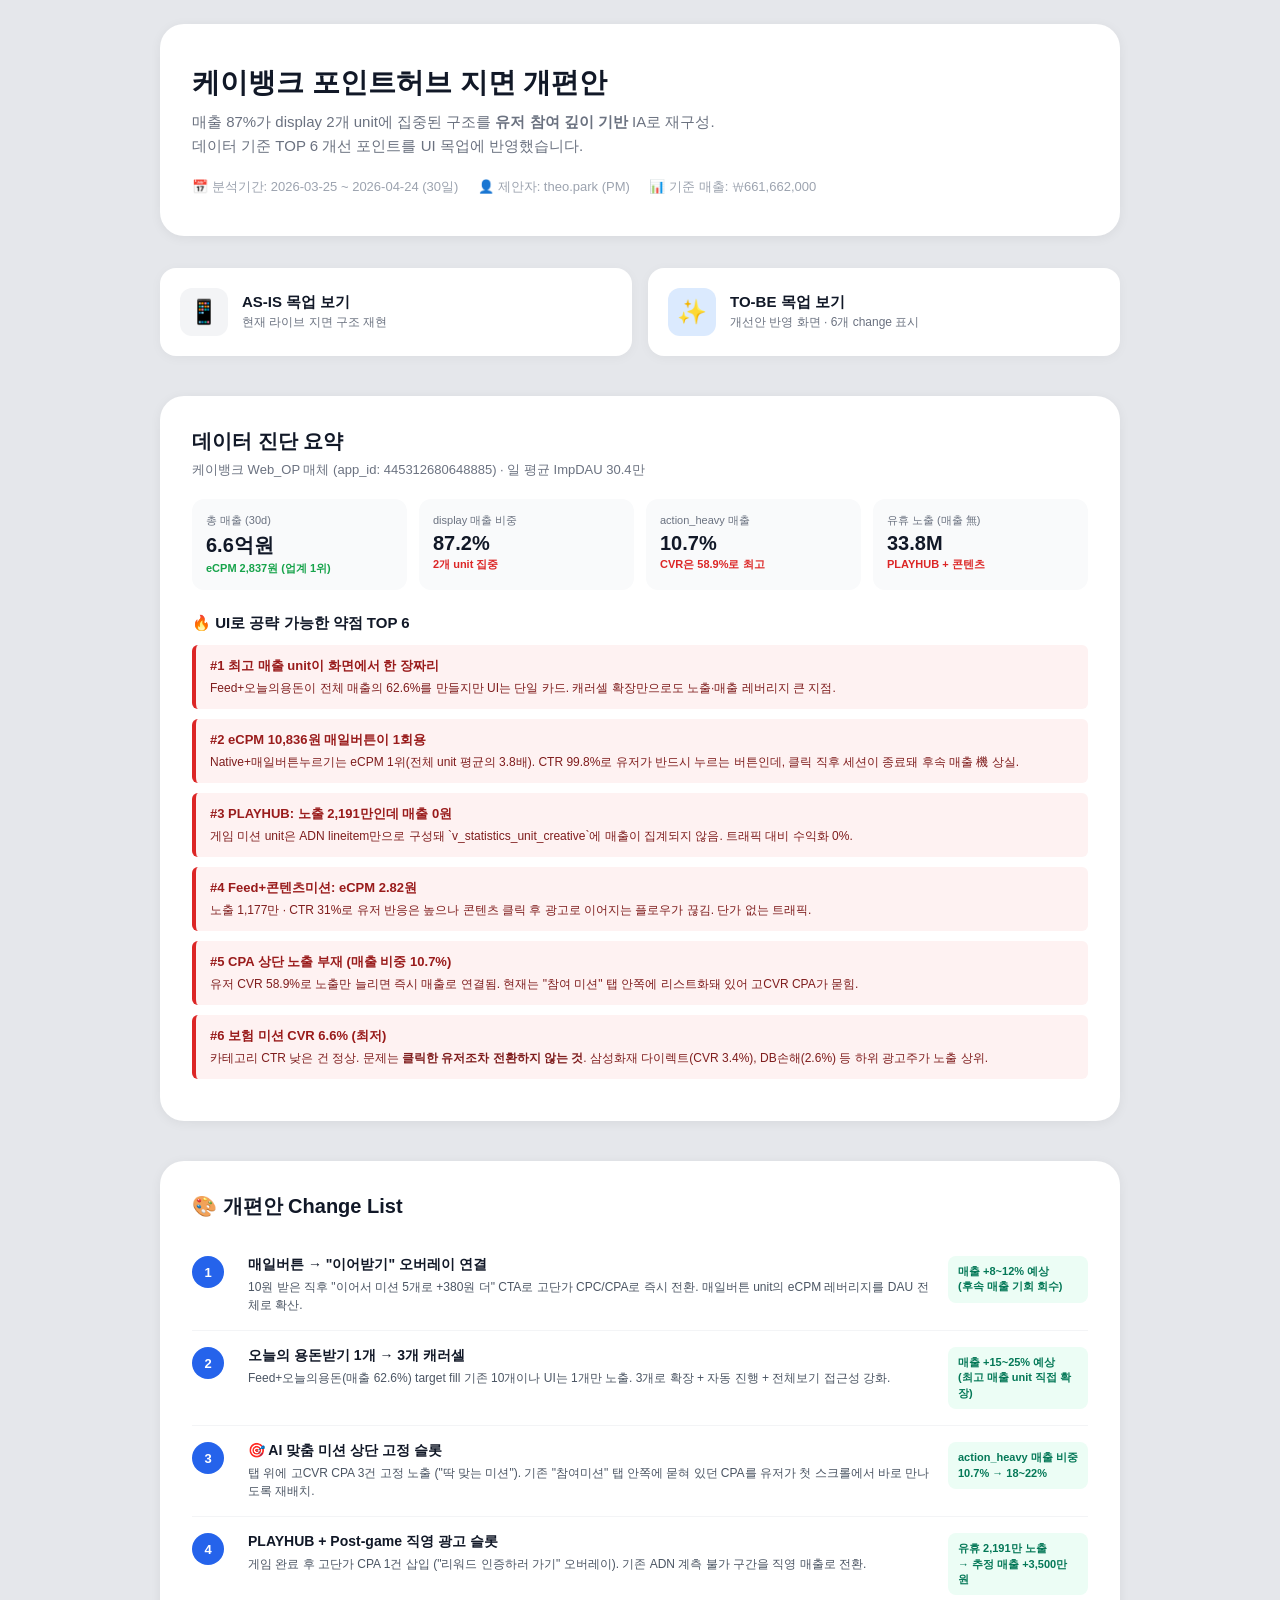
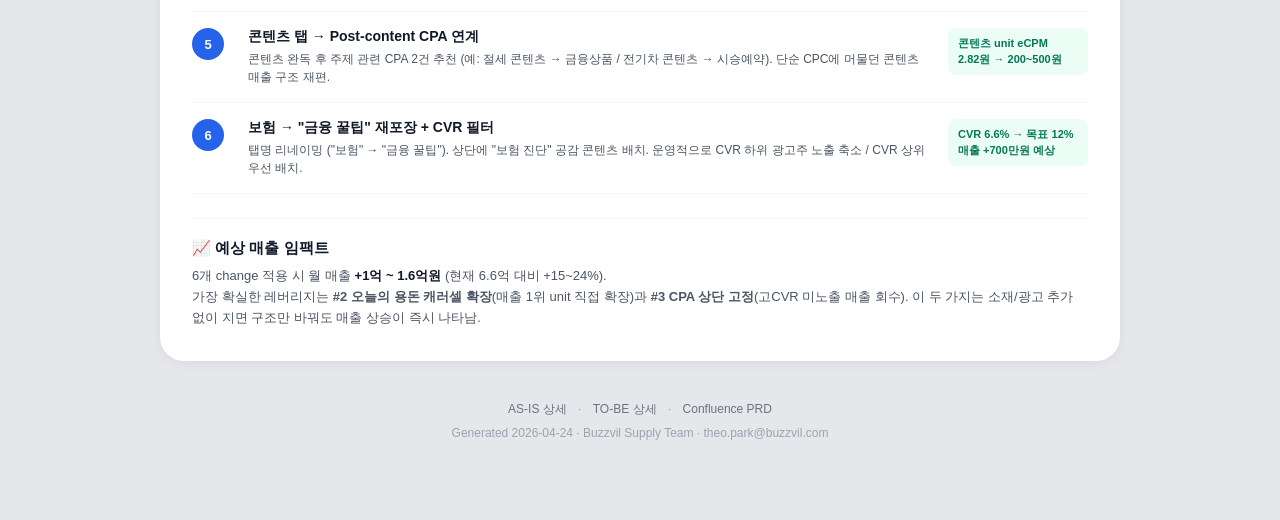
==== index.html @ 9c8f0ceb "feat: 케이뱅크 포인트허브 개편안 UI 목업 (AS-IS / TO-BE)" ====
<!doctype html>
<html lang="ko">
<head>
<meta charset="utf-8" />
<meta name="viewport" content="width=device-width,initial-scale=1" />
<title>케이뱅크 포인트허브 개편안 · PM 제안</title>
<link rel="stylesheet" href="style.css" />
</head>
<body>
<div class="device-wrap">

  <div class="idx-hero">
    <h1>케이뱅크 포인트허브 지면 개편안</h1>
    <p class="sub">
      매출 87%가 display 2개 unit에 집중된 구조를 <b>유저 참여 깊이 기반</b> IA로 재구성.<br/>
      데이터 기준 TOP 6 개선 포인트를 UI 목업에 반영했습니다.
    </p>
    <div class="meta">
      <span>📅 분석기간: 2026-03-25 ~ 2026-04-24 (30일)</span>
      <span>👤 제안자: theo.park (PM)</span>
      <span>📊 기준 매출: ₩661,662,000</span>
    </div>
  </div>

  <div class="idx-nav">
    <a href="as-is.html" target="_blank">
      <div class="ic">📱</div>
      <div>
        <div class="t">AS-IS 목업 보기</div>
        <div class="s">현재 라이브 지면 구조 재현</div>
      </div>
    </a>
    <a href="to-be.html" class="tobe" target="_blank">
      <div class="ic">✨</div>
      <div>
        <div class="t">TO-BE 목업 보기</div>
        <div class="s">개선안 반영 화면 · 6개 change 표시</div>
      </div>
    </a>
  </div>

  <div class="idx-findings">
    <h2>데이터 진단 요약</h2>
    <p class="caption">케이뱅크 Web_OP 매체 (app_id: 445312680648885) · 일 평균 ImpDAU 30.4만</p>

    <div class="stat-grid">
      <div class="stat">
        <div class="label">총 매출 (30d)</div>
        <div class="val">6.6억원</div>
        <div class="delta">eCPM 2,837원 (업계 1위)</div>
      </div>
      <div class="stat">
        <div class="label">display 매출 비중</div>
        <div class="val">87.2%</div>
        <div class="delta bad">2개 unit 집중</div>
      </div>
      <div class="stat">
        <div class="label">action_heavy 매출</div>
        <div class="val">10.7%</div>
        <div class="delta bad">CVR은 58.9%로 최고</div>
      </div>
      <div class="stat">
        <div class="label">유휴 노출 (매출 無)</div>
        <div class="val">33.8M</div>
        <div class="delta bad">PLAYHUB + 콘텐츠</div>
      </div>
    </div>

    <h3 style="font-size:15px; font-weight:800; margin:8px 0 12px;">🔥 UI로 공략 가능한 약점 TOP 6</h3>

    <div class="prob">
      <h4>#1 최고 매출 unit이 화면에서 한 장짜리</h4>
      <p>Feed+오늘의용돈이 전체 매출의 62.6%를 만들지만 UI는 단일 카드. 캐러셀 확장만으로도 노출·매출 레버리지 큰 지점.</p>
    </div>
    <div class="prob">
      <h4>#2 eCPM 10,836원 매일버튼이 1회용</h4>
      <p>Native+매일버튼누르기는 eCPM 1위(전체 unit 평균의 3.8배). CTR 99.8%로 유저가 반드시 누르는 버튼인데, 클릭 직후 세션이 종료돼 후속 매출 機 상실.</p>
    </div>
    <div class="prob">
      <h4>#3 PLAYHUB: 노출 2,191만인데 매출 0원</h4>
      <p>게임 미션 unit은 ADN lineitem만으로 구성돼 `v_statistics_unit_creative`에 매출이 집계되지 않음. 트래픽 대비 수익화 0%.</p>
    </div>
    <div class="prob">
      <h4>#4 Feed+콘텐츠미션: eCPM 2.82원</h4>
      <p>노출 1,177만 · CTR 31%로 유저 반응은 높으나 콘텐츠 클릭 후 광고로 이어지는 플로우가 끊김. 단가 없는 트래픽.</p>
    </div>
    <div class="prob">
      <h4>#5 CPA 상단 노출 부재 (매출 비중 10.7%)</h4>
      <p>유저 CVR 58.9%로 노출만 늘리면 즉시 매출로 연결됨. 현재는 "참여 미션" 탭 안쪽에 리스트화돼 있어 고CVR CPA가 묻힘.</p>
    </div>
    <div class="prob">
      <h4>#6 보험 미션 CVR 6.6% (최저)</h4>
      <p>카테고리 CTR 낮은 건 정상. 문제는 <b>클릭한 유저조차 전환하지 않는 것</b>. 삼성화재 다이렉트(CVR 3.4%), DB손해(2.6%) 등 하위 광고주가 노출 상위.</p>
    </div>
  </div>

  <div class="idx-changes">
    <h2>🎨 개편안 Change List</h2>

    <div class="change-item">
      <div class="n">1</div>
      <div class="info">
        <h4>매일버튼 → "이어받기" 오버레이 연결</h4>
        <p>10원 받은 직후 "이어서 미션 5개로 +380원 더" CTA로 고단가 CPC/CPA로 즉시 전환. 매일버튼 unit의 eCPM 레버리지를 DAU 전체로 확산.</p>
      </div>
      <div class="impact">매출 +8~12% 예상<br/>(후속 매출 기회 회수)</div>
    </div>

    <div class="change-item">
      <div class="n">2</div>
      <div class="info">
        <h4>오늘의 용돈받기 1개 → 3개 캐러셀</h4>
        <p>Feed+오늘의용돈(매출 62.6%) target fill 기존 10개이나 UI는 1개만 노출. 3개로 확장 + 자동 진행 + 전체보기 접근성 강화.</p>
      </div>
      <div class="impact">매출 +15~25% 예상<br/>(최고 매출 unit 직접 확장)</div>
    </div>

    <div class="change-item">
      <div class="n">3</div>
      <div class="info">
        <h4>🎯 AI 맞춤 미션 상단 고정 슬롯</h4>
        <p>탭 위에 고CVR CPA 3건 고정 노출 ("딱 맞는 미션"). 기존 "참여미션" 탭 안쪽에 묻혀 있던 CPA를 유저가 첫 스크롤에서 바로 만나도록 재배치.</p>
      </div>
      <div class="impact">action_heavy 매출 비중<br/>10.7% → 18~22%</div>
    </div>

    <div class="change-item">
      <div class="n">4</div>
      <div class="info">
        <h4>PLAYHUB + Post-game 직영 광고 슬롯</h4>
        <p>게임 완료 후 고단가 CPA 1건 삽입 ("리워드 인증하러 가기" 오버레이). 기존 ADN 계측 불가 구간을 직영 매출로 전환.</p>
      </div>
      <div class="impact">유휴 2,191만 노출<br/>→ 추정 매출 +3,500만원</div>
    </div>

    <div class="change-item">
      <div class="n">5</div>
      <div class="info">
        <h4>콘텐츠 탭 → Post-content CPA 연계</h4>
        <p>콘텐츠 완독 후 주제 관련 CPA 2건 추천 (예: 절세 콘텐츠 → 금융상품 / 전기차 콘텐츠 → 시승예약). 단순 CPC에 머물던 콘텐츠 매출 구조 재편.</p>
      </div>
      <div class="impact">콘텐츠 unit eCPM<br/>2.82원 → 200~500원</div>
    </div>

    <div class="change-item">
      <div class="n">6</div>
      <div class="info">
        <h4>보험 → "금융 꿀팁" 재포장 + CVR 필터</h4>
        <p>탭명 리네이밍 ("보험" → "금융 꿀팁"). 상단에 "보험 진단" 공감 콘텐츠 배치. 운영적으로 CVR 하위 광고주 노출 축소 / CVR 상위 우선 배치.</p>
      </div>
      <div class="impact">CVR 6.6% → 목표 12%<br/>매출 +700만원 예상</div>
    </div>

    <h3 style="font-size:15px; font-weight:800; margin-top:24px; padding-top:20px; border-top:1px solid #F3F4F6;">📈 예상 매출 임팩트</h3>
    <p style="font-size:13px; color:#4B5563; line-height:1.6; margin-top:8px;">
      6개 change 적용 시 월 매출 <b style="color:#111827;">+1억 ~ 1.6억원</b> (현재 6.6억 대비 +15~24%).<br/>
      가장 확실한 레버리지는 <b>#2 오늘의 용돈 캐러셀 확장</b>(매출 1위 unit 직접 확장)과 <b>#3 CPA 상단 고정</b>(고CVR 미노출 매출 회수). 이 두 가지는 소재/광고 추가 없이 지면 구조만 바꿔도 매출 상승이 즉시 나타남.
    </p>
  </div>

  <div class="idx-foot">
    <p>
      <a href="as-is.html">AS-IS 상세</a> ·
      <a href="to-be.html">TO-BE 상세</a> ·
      <a href="https://buzzvil.atlassian.net/wiki/spaces/SUP/pages/3283812463/BuzzBenefit+PRD">Confluence PRD</a>
    </p>
    <p style="margin-top:8px;">Generated 2026-04-24 · Buzzvil Supply Team · theo.park@buzzvil.com</p>
  </div>

</div>
</body>
</html>
---- style.css ----
/* ===== Base ===== */
* { margin: 0; padding: 0; box-sizing: border-box; -webkit-tap-highlight-color: transparent; }
html { font-size: 16px; }
body {
  font-family: -apple-system, BlinkMacSystemFont, "Pretendard", "Apple SD Gothic Neo", "Noto Sans KR", sans-serif;
  color: #111827;
  background: #E5E7EB;
  min-height: 100vh;
  -webkit-font-smoothing: antialiased;
}

/* ===== Device Frame (Desktop viewing) ===== */
.device-wrap {
  max-width: 1280px;
  margin: 0 auto;
  padding: 24px 16px 80px;
}
.device-wrap-single {
  max-width: 420px;
  margin: 0 auto;
  padding: 0;
}
.phone {
  width: 390px;
  background: #FFFFFF;
  border-radius: 32px;
  overflow: hidden;
  box-shadow: 0 20px 60px rgba(0,0,0,0.15);
  position: relative;
}
.phone-fullscreen {
  width: 100%;
  max-width: 420px;
  background: #FFFFFF;
  margin: 0 auto;
  min-height: 100vh;
}
@media (max-width: 420px) {
  body { background: #FFFFFF; }
  .phone-fullscreen { box-shadow: none; }
}

.phone-status {
  height: 44px;
  display: flex;
  align-items: center;
  justify-content: space-between;
  padding: 0 24px;
  font-weight: 600;
  font-size: 14px;
  background: #FFFFFF;
}
.phone-status .right svg { margin-left: 4px; }

/* ===== Compare Layout ===== */
.compare {
  display: grid;
  grid-template-columns: 1fr 1fr;
  gap: 40px;
  align-items: start;
}
@media (max-width: 900px) {
  .compare { grid-template-columns: 1fr; }
}
.compare .col { display: flex; flex-direction: column; align-items: center; gap: 16px; }
.compare .label {
  display: inline-flex;
  align-items: center;
  gap: 8px;
  padding: 8px 16px;
  border-radius: 999px;
  font-size: 13px;
  font-weight: 700;
}
.label-asis { background: #E5E7EB; color: #4B5563; }
.label-tobe { background: #2563EB; color: #FFFFFF; }

/* ===== Header bar ===== */
.page-head {
  height: 52px;
  display: flex;
  align-items: center;
  justify-content: space-between;
  padding: 0 12px;
  border-bottom: 1px solid #F3F4F6;
  background: #FFFFFF;
  position: sticky;
  top: 0;
  z-index: 10;
}
.page-head .icon-btn {
  width: 40px; height: 40px;
  display: inline-flex; align-items: center; justify-content: center;
  border: 0; background: transparent; color: #111827;
  cursor: pointer;
}
.page-head .icons { display: flex; }

/* ===== Monthly summary ===== */
.monthly {
  padding: 16px 20px 8px;
  background: #FFFFFF;
}
.monthly .title { font-size: 15px; color: #4B5563; margin-bottom: 6px; }
.monthly .amount {
  font-size: 32px; font-weight: 800; color: #111827;
  display: flex; align-items: center; gap: 6px;
}
.monthly .amount .chev { color: #9CA3AF; font-size: 24px; margin-left: 4px; }

/* ===== Hero card (daily + visit) ===== */
.hero {
  padding: 16px 20px 24px;
  background: #FFFFFF;
}
.hero-card {
  border: 1px solid #F3F4F6;
  border-radius: 16px;
  padding: 14px 16px;
  display: flex;
  align-items: center;
  justify-content: space-between;
  background: #FFFFFF;
  box-shadow: 0 2px 6px rgba(0,0,0,0.04);
}
.hero-card .left { display: flex; align-items: center; gap: 12px; }
.hero-card .emoji {
  width: 44px; height: 44px; border-radius: 999px;
  background: linear-gradient(135deg, #FDE68A, #F59E0B);
  display: inline-flex; align-items: center; justify-content: center; font-size: 22px;
}
.hero-card .txt .t1 { font-size: 12px; color: #6B7280; margin-bottom: 2px; }
.hero-card .txt .t2 { font-size: 14px; font-weight: 700; color: #111827; }
.pill-btn {
  background: #2563EB; color: #FFFFFF;
  border: 0; padding: 10px 16px;
  border-radius: 999px;
  font-size: 13px; font-weight: 700;
  cursor: pointer;
}

.mini-row {
  display: grid; grid-template-columns: 1fr 1fr; gap: 8px; margin-top: 10px;
}
.mini-chip {
  background: #F9FAFB; border-radius: 12px;
  padding: 10px 12px;
  display: flex; align-items: center; gap: 8px;
  font-size: 13px; color: #111827;
}
.mini-chip .chip-emoji { font-size: 16px; }
.mini-chip .chip-val { margin-left: auto; color: #2563EB; font-weight: 700; }

/* ===== Section ===== */
.section { padding: 20px; background: #FFFFFF; }
.section + .section { border-top: 1px solid #F3F4F6; }
.section-header {
  display: flex; align-items: center; justify-content: space-between;
  margin-bottom: 12px;
}
.section-title { font-size: 17px; font-weight: 800; color: #111827; }
.section-sub { font-size: 12px; color: #6B7280; margin-top: 2px; }
.section-link { font-size: 13px; color: #6B7280; display: inline-flex; align-items: center; gap: 2px; }

/* ===== Today card (single ad banner) ===== */
.today-card {
  border-radius: 16px;
  padding: 16px;
  display: flex; align-items: center; justify-content: space-between;
  background: linear-gradient(135deg, #EFF6FF, #DBEAFE);
  position: relative;
}
.today-card .left {  max-width: 65%; }
.today-card .brand {
  display: inline-flex; align-items: center; gap: 6px;
  background: #FFFFFF; padding: 4px 8px; border-radius: 6px;
  font-size: 11px; font-weight: 700; color: #374151;
  margin-bottom: 10px;
}
.today-card .brand .logo {
  width: 14px; height: 14px; background: #111827; border-radius: 3px;
}
.today-card .txt-main { font-size: 14px; color: #1F2937; line-height: 1.4; margin-bottom: 4px; }
.today-card .txt-sub { font-size: 13px; font-weight: 800; color: #DC2626; }
.today-card .price-tag {
  position: absolute; right: 16px; top: 16px;
  background: #2563EB; color: #FFFFFF; padding: 4px 10px; border-radius: 999px;
  font-size: 12px; font-weight: 700;
}
.today-card .illust {
  width: 72px; height: 72px; border-radius: 10px;
  background: linear-gradient(135deg, #60A5FA, #2563EB);
  display: inline-flex; align-items: center; justify-content: center; font-size: 28px;
}

/* ===== Today carousel (TO-BE) ===== */
.carousel {
  display: flex;
  gap: 10px;
  overflow-x: auto;
  padding: 2px 0 4px;
  scroll-snap-type: x mandatory;
  -webkit-overflow-scrolling: touch;
  margin: 0 -20px;
  padding-left: 20px;
  padding-right: 20px;
}
.carousel::-webkit-scrollbar { display: none; }
.carousel .item {
  scroll-snap-align: start;
  flex: 0 0 78%;
  border-radius: 16px;
  padding: 14px;
  position: relative;
  display: flex; align-items: center; justify-content: space-between;
  gap: 10px;
}
.carousel .item.variant-1 { background: linear-gradient(135deg, #EFF6FF, #DBEAFE); }
.carousel .item.variant-2 { background: linear-gradient(135deg, #FEF3C7, #FDE68A); }
.carousel .item.variant-3 { background: linear-gradient(135deg, #ECFCCB, #BBF7D0); }
.carousel .item .price {
  position: absolute; right: 12px; top: 12px;
  background: #2563EB; color: #FFFFFF; padding: 4px 10px; border-radius: 999px;
  font-size: 11px; font-weight: 700;
}
.carousel .item .brand {
  display: inline-flex; align-items: center; gap: 6px;
  background: rgba(255,255,255,0.9); padding: 3px 7px; border-radius: 6px;
  font-size: 10px; font-weight: 700; color: #374151;
  margin-bottom: 8px;
}
.carousel .item .brand .logo { width: 10px; height: 10px; background: #111827; border-radius: 2px; }
.carousel .item .left { flex: 1; min-width: 0; }
.carousel .item .txt-main { font-size: 12px; color: #1F2937; line-height: 1.4; margin-bottom: 2px; }
.carousel .item .txt-sub { font-size: 11px; font-weight: 700; color: #DC2626; }
.carousel .item .illust {
  flex: 0 0 56px; width: 56px; height: 56px; border-radius: 10px;
  display: inline-flex; align-items: center; justify-content: center; font-size: 24px;
  background: rgba(255,255,255,0.8);
}
.carousel-dots {
  display: flex; justify-content: center; gap: 4px; margin-top: 10px;
}
.carousel-dots span {
  width: 5px; height: 5px; border-radius: 999px; background: #D1D5DB;
}
.carousel-dots span.on { background: #2563EB; width: 16px; }

/* Impression gain badge */
.gain-badge {
  display: inline-flex; align-items: center; gap: 4px;
  background: #FEF3C7; color: #92400E;
  padding: 3px 8px; border-radius: 6px;
  font-size: 11px; font-weight: 700;
}

/* ===== Highlight total ===== */
.highlight-total {
  padding: 16px 20px 12px;
  background: #FFFFFF;
}
.highlight-total .h1 { font-size: 15px; color: #4B5563; margin-bottom: 4px; }
.highlight-total .h2 {
  font-size: 22px; font-weight: 800; color: #111827;
  display: flex; align-items: center; gap: 4px;
}
.highlight-total .h2 em { color: #2563EB; font-style: normal; }
.highlight-total .h2 .chev { margin-left: 4px; color: #9CA3AF; }

/* ===== Tabs ===== */
.tabs {
  display: flex; gap: 6px; padding: 0 20px; margin-bottom: 12px;
  overflow-x: auto;
}
.tabs::-webkit-scrollbar { display: none; }
.tab {
  padding: 8px 12px; font-size: 13px; border-radius: 999px;
  background: #F3F4F6; color: #4B5563; border: 0; white-space: nowrap; cursor: pointer;
}
.tab.active { background: #111827; color: #FFFFFF; font-weight: 700; }

/* ===== List items ===== */
.mission-list { padding: 0 20px; }
.mission {
  display: flex; align-items: center; gap: 12px;
  padding: 14px 0;
  border-bottom: 1px solid #F3F4F6;
}
.mission:last-child { border-bottom: 0; }
.mission .thumb {
  width: 48px; height: 48px; border-radius: 12px;
  background: #F3F4F6; flex: 0 0 48px;
  display: inline-flex; align-items: center; justify-content: center;
  font-size: 22px;
}
.mission.variant-samsung .thumb { background: #DBEAFE; }
.mission.variant-kakao .thumb { background: #FEF3C7; }
.mission.variant-line .thumb { background: #DCFCE7; }
.mission.variant-insta .thumb { background: #FCE7F3; }
.mission .body { flex: 1; min-width: 0; }
.mission .t1 { font-size: 13px; color: #111827; font-weight: 600; margin-bottom: 2px; white-space: nowrap; overflow: hidden; text-overflow: ellipsis; }
.mission .t2 { font-size: 12px; color: #6B7280; }
.mission .reward {
  background: #2563EB; color: #FFFFFF;
  padding: 6px 12px; border-radius: 999px;
  font-size: 12px; font-weight: 700;
  flex: 0 0 auto;
}
.mission.soon .reward { background: #F3F4F6; color: #9CA3AF; font-weight: 500; }
.mission.soon .body .t1 { color: #9CA3AF; }
.mission .reward.cta-action { background: #DC2626; }
.mission .tag {
  display: inline-block;
  font-size: 10px; color: #2563EB; background: #DBEAFE;
  padding: 2px 6px; border-radius: 4px; margin-right: 4px; font-weight: 600;
}
.mission .tag.hot { color: #DC2626; background: #FEE2E2; }

.more-btn {
  margin: 12px 20px 0; padding: 10px 0;
  border: 1px solid #E5E7EB; border-radius: 12px;
  background: #FFFFFF; color: #4B5563; font-size: 13px;
  width: calc(100% - 40px); display: block;
  cursor: pointer;
}

/* ===== Playhub / Game section (TO-BE) ===== */
.playhub {
  padding: 16px 20px;
  background: #FFFFFF;
}
.playhub-card {
  border-radius: 16px; padding: 16px;
  background: linear-gradient(135deg, #FDF2F8, #FCE7F3);
  position: relative;
  overflow: hidden;
}
.playhub-card .lead { display: flex; align-items: center; justify-content: space-between; margin-bottom: 12px; }
.playhub-card .lead .t { font-size: 14px; font-weight: 800; color: #831843; }
.playhub-card .lead .sub { font-size: 11px; color: #9D174D; margin-top: 2px; }
.playhub-games {
  display: grid; grid-template-columns: repeat(3, 1fr); gap: 8px;
}
.playhub-games .g {
  background: rgba(255,255,255,0.9);
  border-radius: 10px; padding: 10px; text-align: center; font-size: 11px;
}
.playhub-games .g .ico { font-size: 22px; }
.playhub-games .g .n { font-weight: 700; margin-top: 4px; color: #111827; }
.playhub-games .g .r { font-size: 10px; color: #DC2626; font-weight: 700; }

/* ===== Content + CPA rail (TO-BE) ===== */
.content-rail {
  padding: 16px 20px;
  background: #FFFFFF;
}
.content-card {
  border-radius: 16px;
  background: linear-gradient(135deg, #F0F9FF, #E0F2FE);
  padding: 14px;
  margin-bottom: 10px;
  display: flex; gap: 10px; align-items: center;
}
.content-card .illust {
  width: 60px; height: 60px; border-radius: 10px;
  background: linear-gradient(135deg, #38BDF8, #0EA5E9);
  display: inline-flex; align-items: center; justify-content: center; font-size: 26px;
  flex: 0 0 60px;
}
.content-card .body { flex: 1; min-width: 0; }
.content-card .t1 { font-size: 11px; color: #0369A1; font-weight: 700; margin-bottom: 2px; }
.content-card .t2 { font-size: 13px; color: #0C4A6E; font-weight: 700; line-height: 1.4; }
.content-card .t3 { font-size: 11px; color: #0284C7; margin-top: 4px; }

/* ===== Alert toggle ===== */
.alert-row {
  padding: 16px 20px;
  background: #FFFFFF;
  display: flex; align-items: center; justify-content: space-between;
  border-top: 1px solid #F3F4F6;
}
.alert-row .left { display: flex; align-items: center; gap: 10px; font-size: 13px; color: #4B5563; }
.alert-row .bell {
  width: 32px; height: 32px; border-radius: 999px;
  background: #DBEAFE; display: inline-flex; align-items: center; justify-content: center;
}
.toggle {
  width: 44px; height: 24px; background: #E5E7EB; border-radius: 999px;
  position: relative; cursor: pointer;
}
.toggle::after {
  content: ""; width: 18px; height: 18px; border-radius: 999px;
  background: #FFFFFF; position: absolute; top: 3px; left: 3px;
  transition: all 0.2s; box-shadow: 0 1px 3px rgba(0,0,0,0.15);
}
.toggle.on { background: #2563EB; }
.toggle.on::after { left: 23px; }

/* ===== Terms ===== */
.terms {
  padding: 16px 20px;
  background: #FFFFFF;
  border-top: 8px solid #F3F4F6;
}
.terms h4 { font-size: 13px; font-weight: 700; margin-bottom: 8px; color: #111827; }
.terms ul { padding-left: 18px; }
.terms li { font-size: 11px; line-height: 1.5; color: #6B7280; margin-bottom: 4px; }

/* ===== Callout (TO-BE) ===== */
.callout {
  margin: 16px 20px 0;
  background: #EFF6FF;
  border: 1px solid #BFDBFE;
  border-radius: 12px;
  padding: 12px;
  display: flex; gap: 10px; align-items: flex-start;
}
.callout .ic { font-size: 18px; }
.callout .tx { font-size: 12px; color: #1E3A8A; line-height: 1.5; }
.callout .tx b { color: #1E3A8A; }

/* ===== Overlay popup (TO-BE daily button continuation) ===== */
.overlay-example {
  position: absolute;
  bottom: 80px; left: 20px; right: 20px;
  background: #FFFFFF;
  border-radius: 20px;
  padding: 16px;
  box-shadow: 0 10px 30px rgba(0,0,0,0.18);
  border: 2px solid #2563EB;
  z-index: 5;
}
.overlay-example .t1 { font-size: 12px; color: #2563EB; font-weight: 700; margin-bottom: 6px; }
.overlay-example .t2 { font-size: 15px; font-weight: 800; color: #111827; margin-bottom: 4px; }
.overlay-example .t3 { font-size: 12px; color: #6B7280; margin-bottom: 10px; }
.overlay-example .cta {
  width: 100%; padding: 12px; border-radius: 12px;
  background: #2563EB; color: #FFFFFF; font-weight: 700;
  border: 0; font-size: 13px; cursor: pointer;
}

/* ===== Index page ===== */
.idx-hero {
  max-width: 960px; margin: 0 auto 32px;
  background: #FFFFFF;
  border-radius: 24px;
  padding: 40px 32px;
  box-shadow: 0 2px 12px rgba(0,0,0,0.06);
}
.idx-hero h1 { font-size: 28px; font-weight: 800; color: #111827; margin-bottom: 8px; }
.idx-hero .sub { font-size: 15px; color: #6B7280; line-height: 1.6; margin-bottom: 20px; }
.idx-hero .meta { font-size: 13px; color: #9CA3AF; }
.idx-hero .meta span { margin-right: 16px; }

.idx-nav {
  max-width: 960px; margin: 0 auto 40px;
  display: grid; grid-template-columns: 1fr 1fr; gap: 16px;
}
.idx-nav a {
  background: #FFFFFF; border-radius: 16px; padding: 20px;
  text-decoration: none; color: #111827;
  display: flex; align-items: center; gap: 14px;
  box-shadow: 0 2px 12px rgba(0,0,0,0.04);
  transition: transform 0.15s;
}
.idx-nav a:hover { transform: translateY(-2px); }
.idx-nav .ic {
  width: 48px; height: 48px; border-radius: 12px;
  background: #F3F4F6; display: inline-flex; align-items: center; justify-content: center;
  font-size: 24px;
}
.idx-nav a.tobe .ic { background: #DBEAFE; }
.idx-nav .t { font-weight: 700; font-size: 15px; }
.idx-nav .s { font-size: 12px; color: #6B7280; margin-top: 2px; }

.idx-findings {
  max-width: 960px; margin: 0 auto 40px;
  background: #FFFFFF;
  border-radius: 24px;
  padding: 32px;
  box-shadow: 0 2px 12px rgba(0,0,0,0.06);
}
.idx-findings h2 { font-size: 20px; font-weight: 800; margin-bottom: 6px; color: #111827; }
.idx-findings .caption { font-size: 13px; color: #6B7280; margin-bottom: 20px; }
.idx-findings .stat-grid {
  display: grid; grid-template-columns: repeat(4, 1fr); gap: 12px; margin-bottom: 24px;
}
@media (max-width: 720px) {
  .idx-findings .stat-grid { grid-template-columns: repeat(2, 1fr); }
}
.idx-findings .stat {
  background: #F9FAFB; border-radius: 12px; padding: 14px;
}
.idx-findings .stat .label { font-size: 11px; color: #6B7280; margin-bottom: 4px; }
.idx-findings .stat .val { font-size: 20px; font-weight: 800; color: #111827; }
.idx-findings .stat .delta { font-size: 11px; color: #16A34A; margin-top: 2px; font-weight: 700; }
.idx-findings .stat .delta.bad { color: #DC2626; }

.idx-findings .prob {
  border-left: 4px solid #DC2626; background: #FEF2F2;
  padding: 12px 14px; border-radius: 6px; margin-bottom: 10px;
}
.idx-findings .prob h4 { font-size: 13px; font-weight: 800; color: #991B1B; margin-bottom: 4px; }
.idx-findings .prob p { font-size: 12px; color: #7F1D1D; line-height: 1.5; }

.idx-changes {
  max-width: 960px; margin: 0 auto 40px;
  background: #FFFFFF; border-radius: 24px; padding: 32px;
  box-shadow: 0 2px 12px rgba(0,0,0,0.06);
}
.idx-changes h2 { font-size: 20px; font-weight: 800; margin-bottom: 20px; }
.change-item {
  display: grid; grid-template-columns: 40px 1fr 140px; gap: 16px;
  padding: 16px 0; border-bottom: 1px solid #F3F4F6;
  align-items: start;
}
.change-item:last-child { border-bottom: 0; }
.change-item .n {
  width: 32px; height: 32px; border-radius: 999px;
  background: #2563EB; color: #FFFFFF;
  display: inline-flex; align-items: center; justify-content: center;
  font-weight: 800; font-size: 13px;
}
.change-item .info h4 { font-size: 14px; font-weight: 800; margin-bottom: 4px; }
.change-item .info p { font-size: 12px; color: #4B5563; line-height: 1.5; }
.change-item .impact {
  font-size: 11px; background: #ECFDF5; color: #047857; padding: 8px 10px;
  border-radius: 8px; line-height: 1.4; font-weight: 600;
}

.idx-foot {
  max-width: 960px; margin: 0 auto; text-align: center;
  font-size: 12px; color: #9CA3AF;
}
.idx-foot a { color: #6B7280; text-decoration: none; margin: 0 8px; }
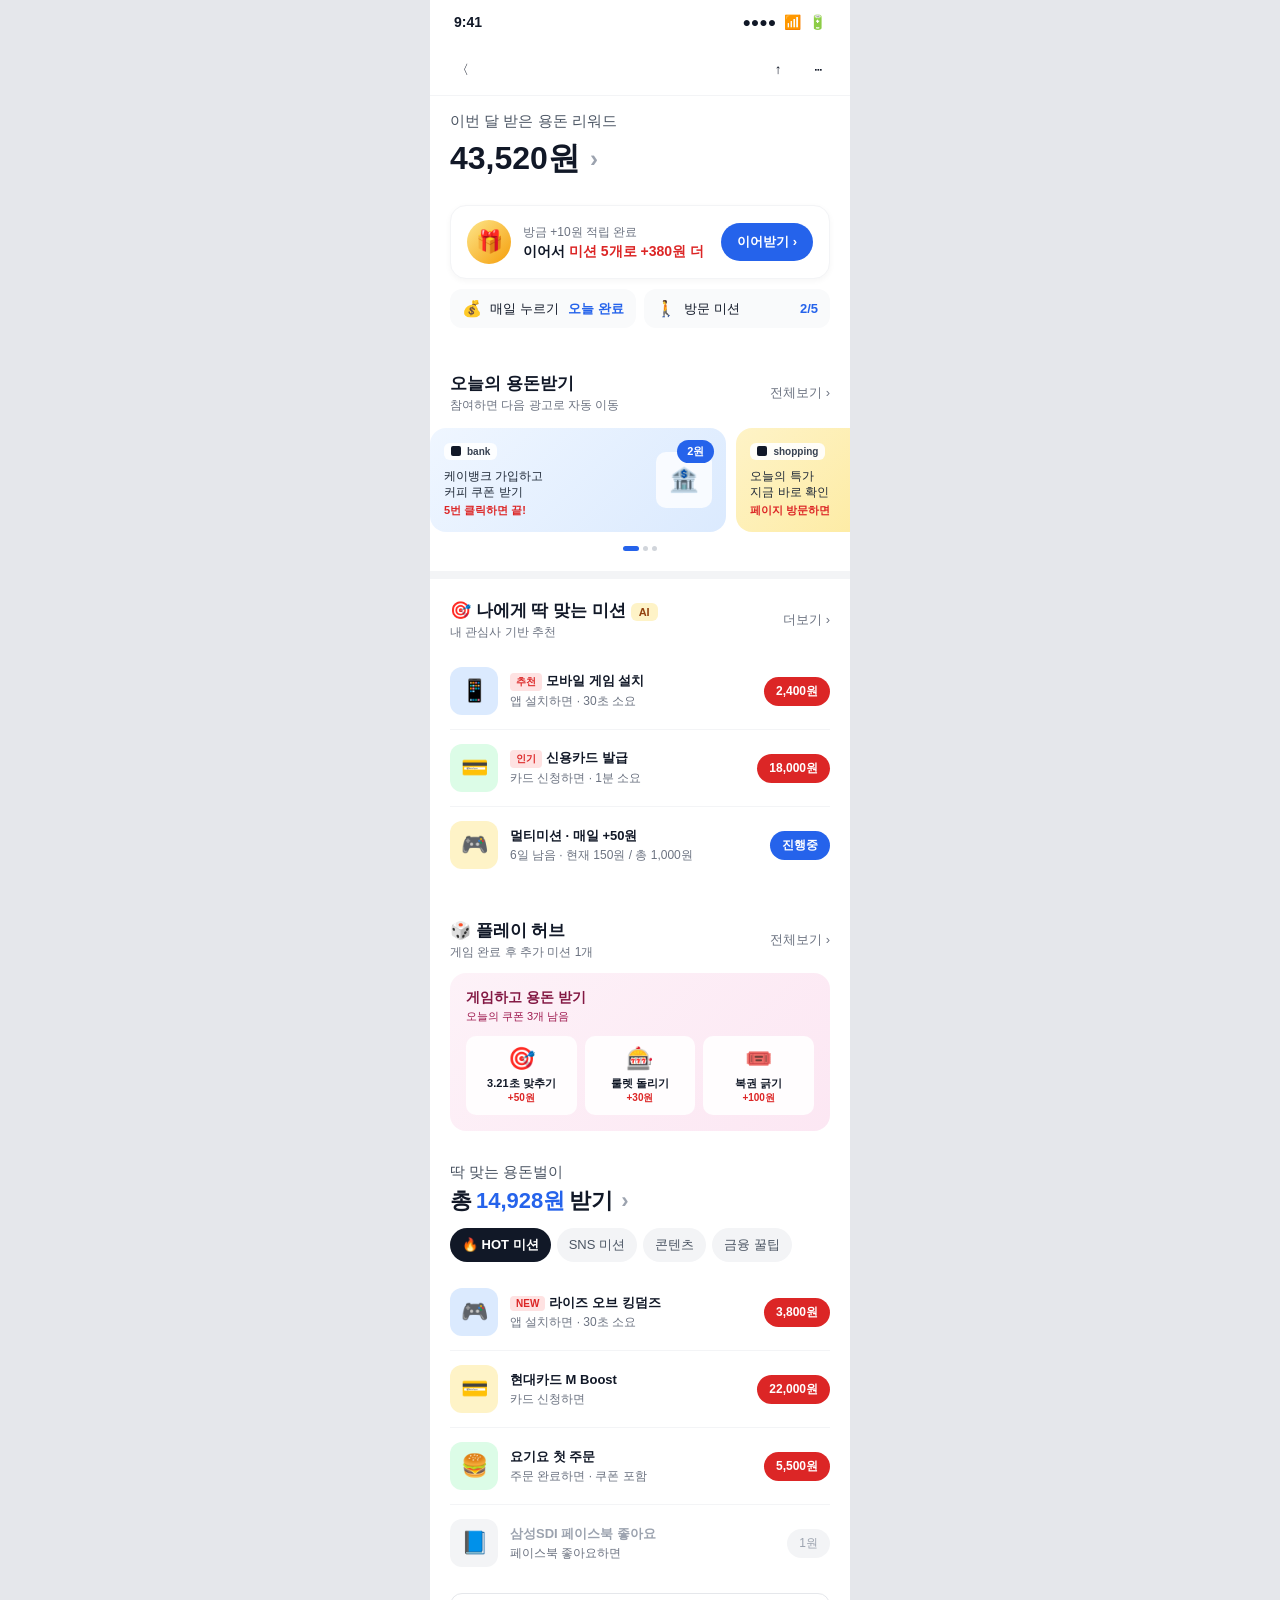
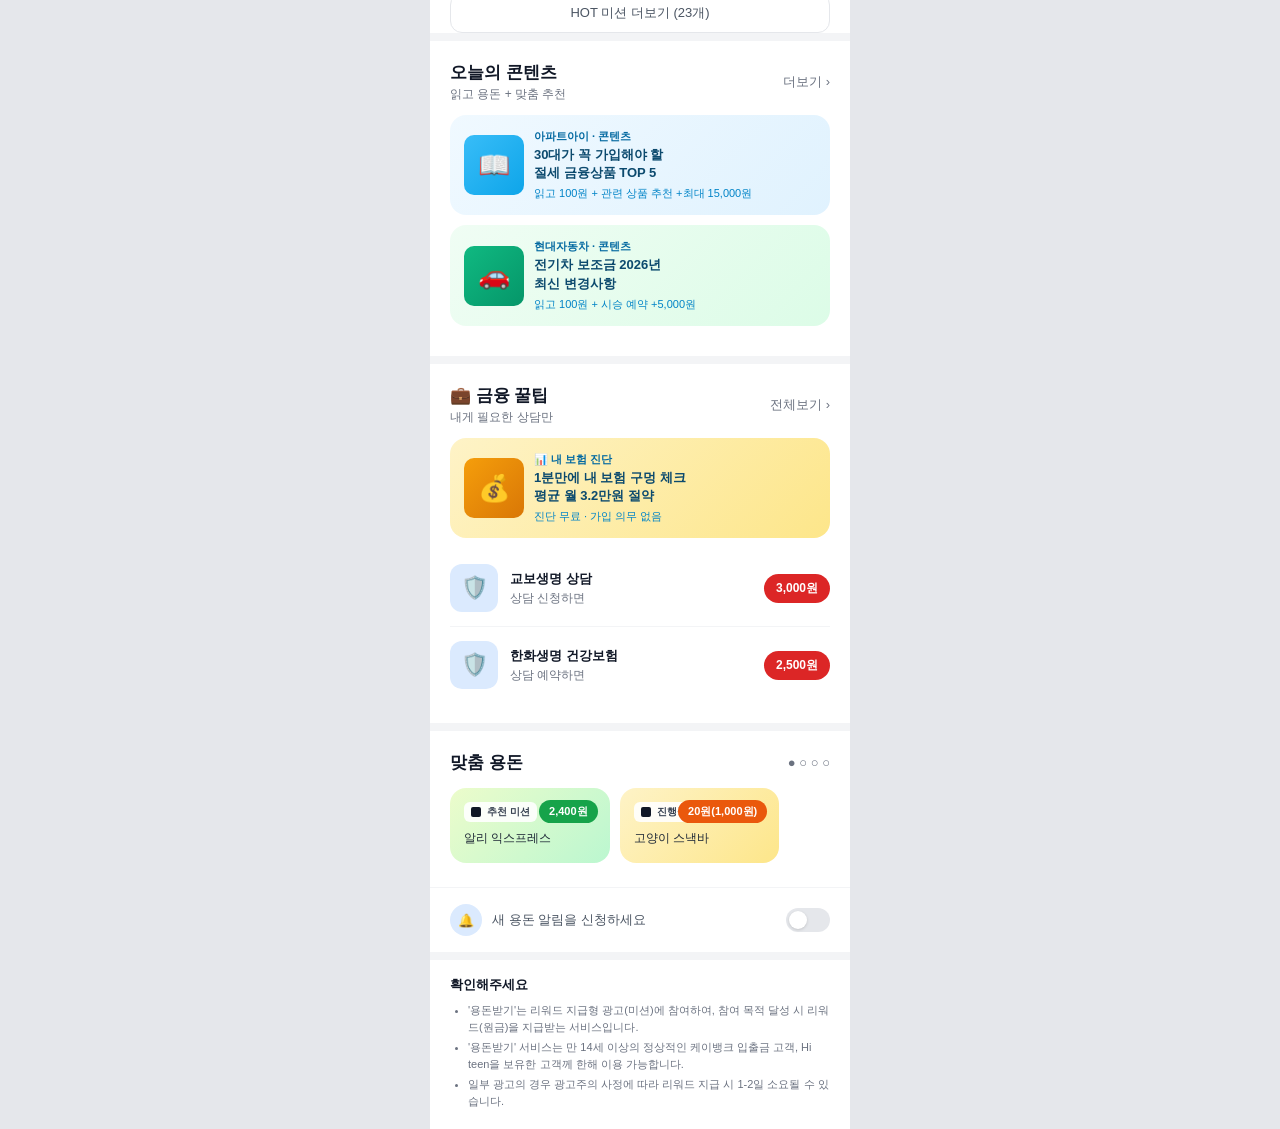
==== commit b74bc132: "refactor: 목업만 남기고 요약 랜딩/AS-IS/설명 주석 제거" ====
--- a/index.html
+++ b/index.html
@@ -2,170 +2,310 @@
 <html lang="ko">
 <head>
 <meta charset="utf-8" />
-<meta name="viewport" content="width=device-width,initial-scale=1" />
-<title>케이뱅크 포인트허브 개편안 · PM 제안</title>
+<meta name="viewport" content="width=device-width,initial-scale=1,viewport-fit=cover" />
+<title>케이뱅크 용돈 벌기</title>
 <link rel="stylesheet" href="style.css" />
 </head>
 <body>
-<div class="device-wrap">
-
-  <div class="idx-hero">
-    <h1>케이뱅크 포인트허브 지면 개편안</h1>
-    <p class="sub">
-      매출 87%가 display 2개 unit에 집중된 구조를 <b>유저 참여 깊이 기반</b> IA로 재구성.<br/>
-      데이터 기준 TOP 6 개선 포인트를 UI 목업에 반영했습니다.
-    </p>
-    <div class="meta">
-      <span>📅 분석기간: 2026-03-25 ~ 2026-04-24 (30일)</span>
-      <span>👤 제안자: theo.park (PM)</span>
-      <span>📊 기준 매출: ₩661,662,000</span>
-    </div>
+<div class="phone-fullscreen">
+
+  <div class="phone-status">
+    <div class="left">9:41</div>
+    <div class="right">●●●● <span style="margin:0 4px;">📶</span> 🔋</div>
   </div>
 
-  <div class="idx-nav">
-    <a href="as-is.html" target="_blank">
-      <div class="ic">📱</div>
-      <div>
-        <div class="t">AS-IS 목업 보기</div>
-        <div class="s">현재 라이브 지면 구조 재현</div>
-      </div>
-    </a>
-    <a href="to-be.html" class="tobe" target="_blank">
-      <div class="ic">✨</div>
-      <div>
-        <div class="t">TO-BE 목업 보기</div>
-        <div class="s">개선안 반영 화면 · 6개 change 표시</div>
-      </div>
-    </a>
+  <header class="page-head">
+    <button class="icon-btn">〈</button>
+    <div class="icons">
+      <button class="icon-btn">↑</button>
+      <button class="icon-btn">⋯</button>
+    </div>
+  </header>
+
+  <section class="monthly">
+    <div class="title">이번 달 받은 용돈 리워드</div>
+    <div class="amount">43,520원 <span class="chev">›</span></div>
+  </section>
+
+  <section class="hero">
+    <div class="hero-card">
+      <div class="left">
+        <div class="emoji">🎁</div>
+        <div class="txt">
+          <div class="t1">방금 +10원 적립 완료</div>
+          <div class="t2">이어서 <em style="color:#DC2626;font-style:normal">미션 5개로 +380원 더</em></div>
+        </div>
+      </div>
+      <button class="pill-btn">이어받기 ›</button>
+    </div>
+    <div class="mini-row">
+      <div class="mini-chip"><span class="chip-emoji">💰</span>매일 누르기 <span class="chip-val">오늘 완료</span></div>
+      <div class="mini-chip"><span class="chip-emoji">🚶</span>방문 미션 <span class="chip-val">2/5</span></div>
+    </div>
+  </section>
+
+  <section class="section">
+    <div class="section-header">
+      <div>
+        <div class="section-title">오늘의 용돈받기</div>
+        <div class="section-sub">참여하면 다음 광고로 자동 이동</div>
+      </div>
+      <div class="section-link">전체보기 ›</div>
+    </div>
+    <div class="carousel">
+      <div class="item variant-1">
+        <div class="left">
+          <div class="brand"><span class="logo"></span>bank</div>
+          <div class="txt-main">케이뱅크 가입하고<br/>커피 쿠폰 받기</div>
+          <div class="txt-sub">5번 클릭하면 끝!</div>
+        </div>
+        <div class="illust">🏦</div>
+        <div class="price">2원</div>
+      </div>
+      <div class="item variant-2">
+        <div class="left">
+          <div class="brand"><span class="logo"></span>shopping</div>
+          <div class="txt-main">오늘의 특가<br/>지금 바로 확인</div>
+          <div class="txt-sub">페이지 방문하면</div>
+        </div>
+        <div class="illust">🛍️</div>
+        <div class="price">3원</div>
+      </div>
+      <div class="item variant-3">
+        <div class="left">
+          <div class="brand"><span class="logo"></span>travel</div>
+          <div class="txt-main">해외여행 최저가<br/>여행 플래너 확인</div>
+          <div class="txt-sub">페이지 방문하면</div>
+        </div>
+        <div class="illust">✈️</div>
+        <div class="price">2원</div>
+      </div>
+    </div>
+    <div class="carousel-dots"><span class="on"></span><span></span><span></span></div>
+  </section>
+
+  <section class="section" style="border-top:8px solid #F3F4F6;">
+    <div class="section-header">
+      <div>
+        <div class="section-title">🎯 나에게 딱 맞는 미션 <span class="gain-badge">AI</span></div>
+        <div class="section-sub">내 관심사 기반 추천</div>
+      </div>
+      <div class="section-link">더보기 ›</div>
+    </div>
+    <div class="mission-list" style="padding:0;">
+      <div class="mission variant-samsung">
+        <div class="thumb">📱</div>
+        <div class="body">
+          <div class="t1"><span class="tag hot">추천</span>모바일 게임 설치</div>
+          <div class="t2">앱 설치하면 · 30초 소요</div>
+        </div>
+        <div class="reward cta-action">2,400원</div>
+      </div>
+      <div class="mission variant-line">
+        <div class="thumb">💳</div>
+        <div class="body">
+          <div class="t1"><span class="tag hot">인기</span>신용카드 발급</div>
+          <div class="t2">카드 신청하면 · 1분 소요</div>
+        </div>
+        <div class="reward cta-action">18,000원</div>
+      </div>
+      <div class="mission variant-kakao">
+        <div class="thumb">🎮</div>
+        <div class="body">
+          <div class="t1">멀티미션 · 매일 +50원</div>
+          <div class="t2">6일 남음 · 현재 150원 / 총 1,000원</div>
+        </div>
+        <div class="reward">진행중</div>
+      </div>
+    </div>
+  </section>
+
+  <section class="playhub">
+    <div class="section-header" style="margin-bottom:12px;">
+      <div>
+        <div class="section-title">🎲 플레이 허브</div>
+        <div class="section-sub">게임 완료 후 추가 미션 1개</div>
+      </div>
+      <div class="section-link">전체보기 ›</div>
+    </div>
+    <div class="playhub-card">
+      <div class="lead">
+        <div>
+          <div class="t">게임하고 용돈 받기</div>
+          <div class="sub">오늘의 쿠폰 3개 남음</div>
+        </div>
+      </div>
+      <div class="playhub-games">
+        <div class="g">
+          <div class="ico">🎯</div>
+          <div class="n">3.21초 맞추기</div>
+          <div class="r">+50원</div>
+        </div>
+        <div class="g">
+          <div class="ico">🎰</div>
+          <div class="n">룰렛 돌리기</div>
+          <div class="r">+30원</div>
+        </div>
+        <div class="g">
+          <div class="ico">🎟️</div>
+          <div class="n">복권 긁기</div>
+          <div class="r">+100원</div>
+        </div>
+      </div>
+    </div>
+  </section>
+
+  <section class="highlight-total">
+    <div class="h1">딱 맞는 용돈벌이</div>
+    <div class="h2">총 <em>14,928원</em> 받기<span class="chev">›</span></div>
+  </section>
+
+  <div class="tabs">
+    <button class="tab active">🔥 HOT 미션</button>
+    <button class="tab">SNS 미션</button>
+    <button class="tab">콘텐츠</button>
+    <button class="tab">금융 꿀팁</button>
   </div>
 
-  <div class="idx-findings">
-    <h2>데이터 진단 요약</h2>
-    <p class="caption">케이뱅크 Web_OP 매체 (app_id: 445312680648885) · 일 평균 ImpDAU 30.4만</p>
-
-    <div class="stat-grid">
-      <div class="stat">
-        <div class="label">총 매출 (30d)</div>
-        <div class="val">6.6억원</div>
-        <div class="delta">eCPM 2,837원 (업계 1위)</div>
-      </div>
-      <div class="stat">
-        <div class="label">display 매출 비중</div>
-        <div class="val">87.2%</div>
-        <div class="delta bad">2개 unit 집중</div>
-      </div>
-      <div class="stat">
-        <div class="label">action_heavy 매출</div>
-        <div class="val">10.7%</div>
-        <div class="delta bad">CVR은 58.9%로 최고</div>
-      </div>
-      <div class="stat">
-        <div class="label">유휴 노출 (매출 無)</div>
-        <div class="val">33.8M</div>
-        <div class="delta bad">PLAYHUB + 콘텐츠</div>
-      </div>
-    </div>
-
-    <h3 style="font-size:15px; font-weight:800; margin:8px 0 12px;">🔥 UI로 공략 가능한 약점 TOP 6</h3>
-
-    <div class="prob">
-      <h4>#1 최고 매출 unit이 화면에서 한 장짜리</h4>
-      <p>Feed+오늘의용돈이 전체 매출의 62.6%를 만들지만 UI는 단일 카드. 캐러셀 확장만으로도 노출·매출 레버리지 큰 지점.</p>
-    </div>
-    <div class="prob">
-      <h4>#2 eCPM 10,836원 매일버튼이 1회용</h4>
-      <p>Native+매일버튼누르기는 eCPM 1위(전체 unit 평균의 3.8배). CTR 99.8%로 유저가 반드시 누르는 버튼인데, 클릭 직후 세션이 종료돼 후속 매출 機 상실.</p>
-    </div>
-    <div class="prob">
-      <h4>#3 PLAYHUB: 노출 2,191만인데 매출 0원</h4>
-      <p>게임 미션 unit은 ADN lineitem만으로 구성돼 `v_statistics_unit_creative`에 매출이 집계되지 않음. 트래픽 대비 수익화 0%.</p>
-    </div>
-    <div class="prob">
-      <h4>#4 Feed+콘텐츠미션: eCPM 2.82원</h4>
-      <p>노출 1,177만 · CTR 31%로 유저 반응은 높으나 콘텐츠 클릭 후 광고로 이어지는 플로우가 끊김. 단가 없는 트래픽.</p>
-    </div>
-    <div class="prob">
-      <h4>#5 CPA 상단 노출 부재 (매출 비중 10.7%)</h4>
-      <p>유저 CVR 58.9%로 노출만 늘리면 즉시 매출로 연결됨. 현재는 "참여 미션" 탭 안쪽에 리스트화돼 있어 고CVR CPA가 묻힘.</p>
-    </div>
-    <div class="prob">
-      <h4>#6 보험 미션 CVR 6.6% (최저)</h4>
-      <p>카테고리 CTR 낮은 건 정상. 문제는 <b>클릭한 유저조차 전환하지 않는 것</b>. 삼성화재 다이렉트(CVR 3.4%), DB손해(2.6%) 등 하위 광고주가 노출 상위.</p>
+  <div class="mission-list">
+    <div class="mission variant-samsung">
+      <div class="thumb">🎮</div>
+      <div class="body">
+        <div class="t1"><span class="tag hot">NEW</span>라이즈 오브 킹덤즈</div>
+        <div class="t2">앱 설치하면 · 30초 소요</div>
+      </div>
+      <div class="reward cta-action">3,800원</div>
+    </div>
+    <div class="mission variant-kakao">
+      <div class="thumb">💳</div>
+      <div class="body">
+        <div class="t1">현대카드 M Boost</div>
+        <div class="t2">카드 신청하면</div>
+      </div>
+      <div class="reward cta-action">22,000원</div>
+    </div>
+    <div class="mission variant-line">
+      <div class="thumb">🍔</div>
+      <div class="body">
+        <div class="t1">요기요 첫 주문</div>
+        <div class="t2">주문 완료하면 · 쿠폰 포함</div>
+      </div>
+      <div class="reward cta-action">5,500원</div>
+    </div>
+    <div class="mission soon">
+      <div class="thumb">📘</div>
+      <div class="body">
+        <div class="t1">삼성SDI 페이스북 좋아요</div>
+        <div class="t2">페이스북 좋아요하면</div>
+      </div>
+      <div class="reward">1원</div>
     </div>
   </div>
-
-  <div class="idx-changes">
-    <h2>🎨 개편안 Change List</h2>
-
-    <div class="change-item">
-      <div class="n">1</div>
-      <div class="info">
-        <h4>매일버튼 → "이어받기" 오버레이 연결</h4>
-        <p>10원 받은 직후 "이어서 미션 5개로 +380원 더" CTA로 고단가 CPC/CPA로 즉시 전환. 매일버튼 unit의 eCPM 레버리지를 DAU 전체로 확산.</p>
-      </div>
-      <div class="impact">매출 +8~12% 예상<br/>(후속 매출 기회 회수)</div>
-    </div>
-
-    <div class="change-item">
-      <div class="n">2</div>
-      <div class="info">
-        <h4>오늘의 용돈받기 1개 → 3개 캐러셀</h4>
-        <p>Feed+오늘의용돈(매출 62.6%) target fill 기존 10개이나 UI는 1개만 노출. 3개로 확장 + 자동 진행 + 전체보기 접근성 강화.</p>
-      </div>
-      <div class="impact">매출 +15~25% 예상<br/>(최고 매출 unit 직접 확장)</div>
-    </div>
-
-    <div class="change-item">
-      <div class="n">3</div>
-      <div class="info">
-        <h4>🎯 AI 맞춤 미션 상단 고정 슬롯</h4>
-        <p>탭 위에 고CVR CPA 3건 고정 노출 ("딱 맞는 미션"). 기존 "참여미션" 탭 안쪽에 묻혀 있던 CPA를 유저가 첫 스크롤에서 바로 만나도록 재배치.</p>
-      </div>
-      <div class="impact">action_heavy 매출 비중<br/>10.7% → 18~22%</div>
-    </div>
-
-    <div class="change-item">
-      <div class="n">4</div>
-      <div class="info">
-        <h4>PLAYHUB + Post-game 직영 광고 슬롯</h4>
-        <p>게임 완료 후 고단가 CPA 1건 삽입 ("리워드 인증하러 가기" 오버레이). 기존 ADN 계측 불가 구간을 직영 매출로 전환.</p>
-      </div>
-      <div class="impact">유휴 2,191만 노출<br/>→ 추정 매출 +3,500만원</div>
-    </div>
-
-    <div class="change-item">
-      <div class="n">5</div>
-      <div class="info">
-        <h4>콘텐츠 탭 → Post-content CPA 연계</h4>
-        <p>콘텐츠 완독 후 주제 관련 CPA 2건 추천 (예: 절세 콘텐츠 → 금융상품 / 전기차 콘텐츠 → 시승예약). 단순 CPC에 머물던 콘텐츠 매출 구조 재편.</p>
-      </div>
-      <div class="impact">콘텐츠 unit eCPM<br/>2.82원 → 200~500원</div>
-    </div>
-
-    <div class="change-item">
-      <div class="n">6</div>
-      <div class="info">
-        <h4>보험 → "금융 꿀팁" 재포장 + CVR 필터</h4>
-        <p>탭명 리네이밍 ("보험" → "금융 꿀팁"). 상단에 "보험 진단" 공감 콘텐츠 배치. 운영적으로 CVR 하위 광고주 노출 축소 / CVR 상위 우선 배치.</p>
-      </div>
-      <div class="impact">CVR 6.6% → 목표 12%<br/>매출 +700만원 예상</div>
-    </div>
-
-    <h3 style="font-size:15px; font-weight:800; margin-top:24px; padding-top:20px; border-top:1px solid #F3F4F6;">📈 예상 매출 임팩트</h3>
-    <p style="font-size:13px; color:#4B5563; line-height:1.6; margin-top:8px;">
-      6개 change 적용 시 월 매출 <b style="color:#111827;">+1억 ~ 1.6억원</b> (현재 6.6억 대비 +15~24%).<br/>
-      가장 확실한 레버리지는 <b>#2 오늘의 용돈 캐러셀 확장</b>(매출 1위 unit 직접 확장)과 <b>#3 CPA 상단 고정</b>(고CVR 미노출 매출 회수). 이 두 가지는 소재/광고 추가 없이 지면 구조만 바꿔도 매출 상승이 즉시 나타남.
-    </p>
-  </div>
-
-  <div class="idx-foot">
-    <p>
-      <a href="as-is.html">AS-IS 상세</a> ·
-      <a href="to-be.html">TO-BE 상세</a> ·
-      <a href="https://buzzvil.atlassian.net/wiki/spaces/SUP/pages/3283812463/BuzzBenefit+PRD">Confluence PRD</a>
-    </p>
-    <p style="margin-top:8px;">Generated 2026-04-24 · Buzzvil Supply Team · theo.park@buzzvil.com</p>
-  </div>
+  <button class="more-btn">HOT 미션 더보기 (23개)</button>
+
+  <section class="section" style="border-top:8px solid #F3F4F6;">
+    <div class="section-header">
+      <div>
+        <div class="section-title">오늘의 콘텐츠</div>
+        <div class="section-sub">읽고 용돈 + 맞춤 추천</div>
+      </div>
+      <div class="section-link">더보기 ›</div>
+    </div>
+    <div class="content-rail" style="padding:0;">
+      <div class="content-card">
+        <div class="illust">📖</div>
+        <div class="body">
+          <div class="t1">아파트아이 · 콘텐츠</div>
+          <div class="t2">30대가 꼭 가입해야 할<br/>절세 금융상품 TOP 5</div>
+          <div class="t3">읽고 100원 + 관련 상품 추천 +최대 15,000원</div>
+        </div>
+      </div>
+      <div class="content-card" style="background:linear-gradient(135deg,#F0FDF4,#DCFCE7);">
+        <div class="illust" style="background:linear-gradient(135deg,#10B981,#059669);">🚗</div>
+        <div class="body">
+          <div class="t1">현대자동차 · 콘텐츠</div>
+          <div class="t2">전기차 보조금 2026년<br/>최신 변경사항</div>
+          <div class="t3">읽고 100원 + 시승 예약 +5,000원</div>
+        </div>
+      </div>
+    </div>
+  </section>
+
+  <section class="section" style="border-top:8px solid #F3F4F6;">
+    <div class="section-header">
+      <div>
+        <div class="section-title">💼 금융 꿀팁</div>
+        <div class="section-sub">내게 필요한 상담만</div>
+      </div>
+      <div class="section-link">전체보기 ›</div>
+    </div>
+    <div class="content-card" style="margin-bottom:12px;background:linear-gradient(135deg,#FEF3C7,#FDE68A);">
+      <div class="illust" style="background:linear-gradient(135deg,#F59E0B,#D97706);">💰</div>
+      <div class="body">
+        <div class="t1">📊 내 보험 진단</div>
+        <div class="t2">1분만에 내 보험 구멍 체크<br/>평균 월 3.2만원 절약</div>
+        <div class="t3">진단 무료 · 가입 의무 없음</div>
+      </div>
+    </div>
+    <div class="mission-list" style="padding:0;">
+      <div class="mission variant-samsung">
+        <div class="thumb">🛡️</div>
+        <div class="body">
+          <div class="t1">교보생명 상담</div>
+          <div class="t2">상담 신청하면</div>
+        </div>
+        <div class="reward cta-action">3,000원</div>
+      </div>
+      <div class="mission variant-samsung">
+        <div class="thumb">🛡️</div>
+        <div class="body">
+          <div class="t1">한화생명 건강보험</div>
+          <div class="t2">상담 예약하면</div>
+        </div>
+        <div class="reward cta-action">2,500원</div>
+      </div>
+    </div>
+  </section>
+
+  <section class="section" style="border-top:8px solid #F3F4F6;">
+    <div class="section-header">
+      <div class="section-title">맞춤 용돈</div>
+      <div class="section-link">● ○ ○ ○</div>
+    </div>
+    <div class="carousel">
+      <div class="item variant-3" style="flex:0 0 42%;">
+        <div class="left">
+          <div class="brand"><span class="logo"></span>추천 미션</div>
+          <div class="txt-main">알리 익스프레스</div>
+        </div>
+        <div class="price" style="background:#16A34A;">2,400원</div>
+      </div>
+      <div class="item variant-2" style="flex:0 0 42%;">
+        <div class="left">
+          <div class="brand"><span class="logo"></span>진행중 멀티</div>
+          <div class="txt-main">고양이 스낵바</div>
+        </div>
+        <div class="price" style="background:#EA580C;">20원(1,000원)</div>
+      </div>
+    </div>
+  </section>
+
+  <section class="alert-row">
+    <div class="left">
+      <div class="bell">🔔</div>
+      <div>새 용돈 알림을 신청하세요</div>
+    </div>
+    <div class="toggle"></div>
+  </section>
+
+  <section class="terms">
+    <h4>확인해주세요</h4>
+    <ul>
+      <li>'용돈받기'는 리워드 지급형 광고(미션)에 참여하여, 참여 목적 달성 시 리워드(원금)을 지급받는 서비스입니다.</li>
+      <li>'용돈받기' 서비스는 만 14세 이상의 정상적인 케이뱅크 입출금 고객, Hi teen을 보유한 고객께 한해 이용 가능합니다.</li>
+      <li>일부 광고의 경우 광고주의 사정에 따라 리워드 지급 시 1-2일 소요될 수 있습니다.</li>
+    </ul>
+  </section>
 
 </div>
 </body>
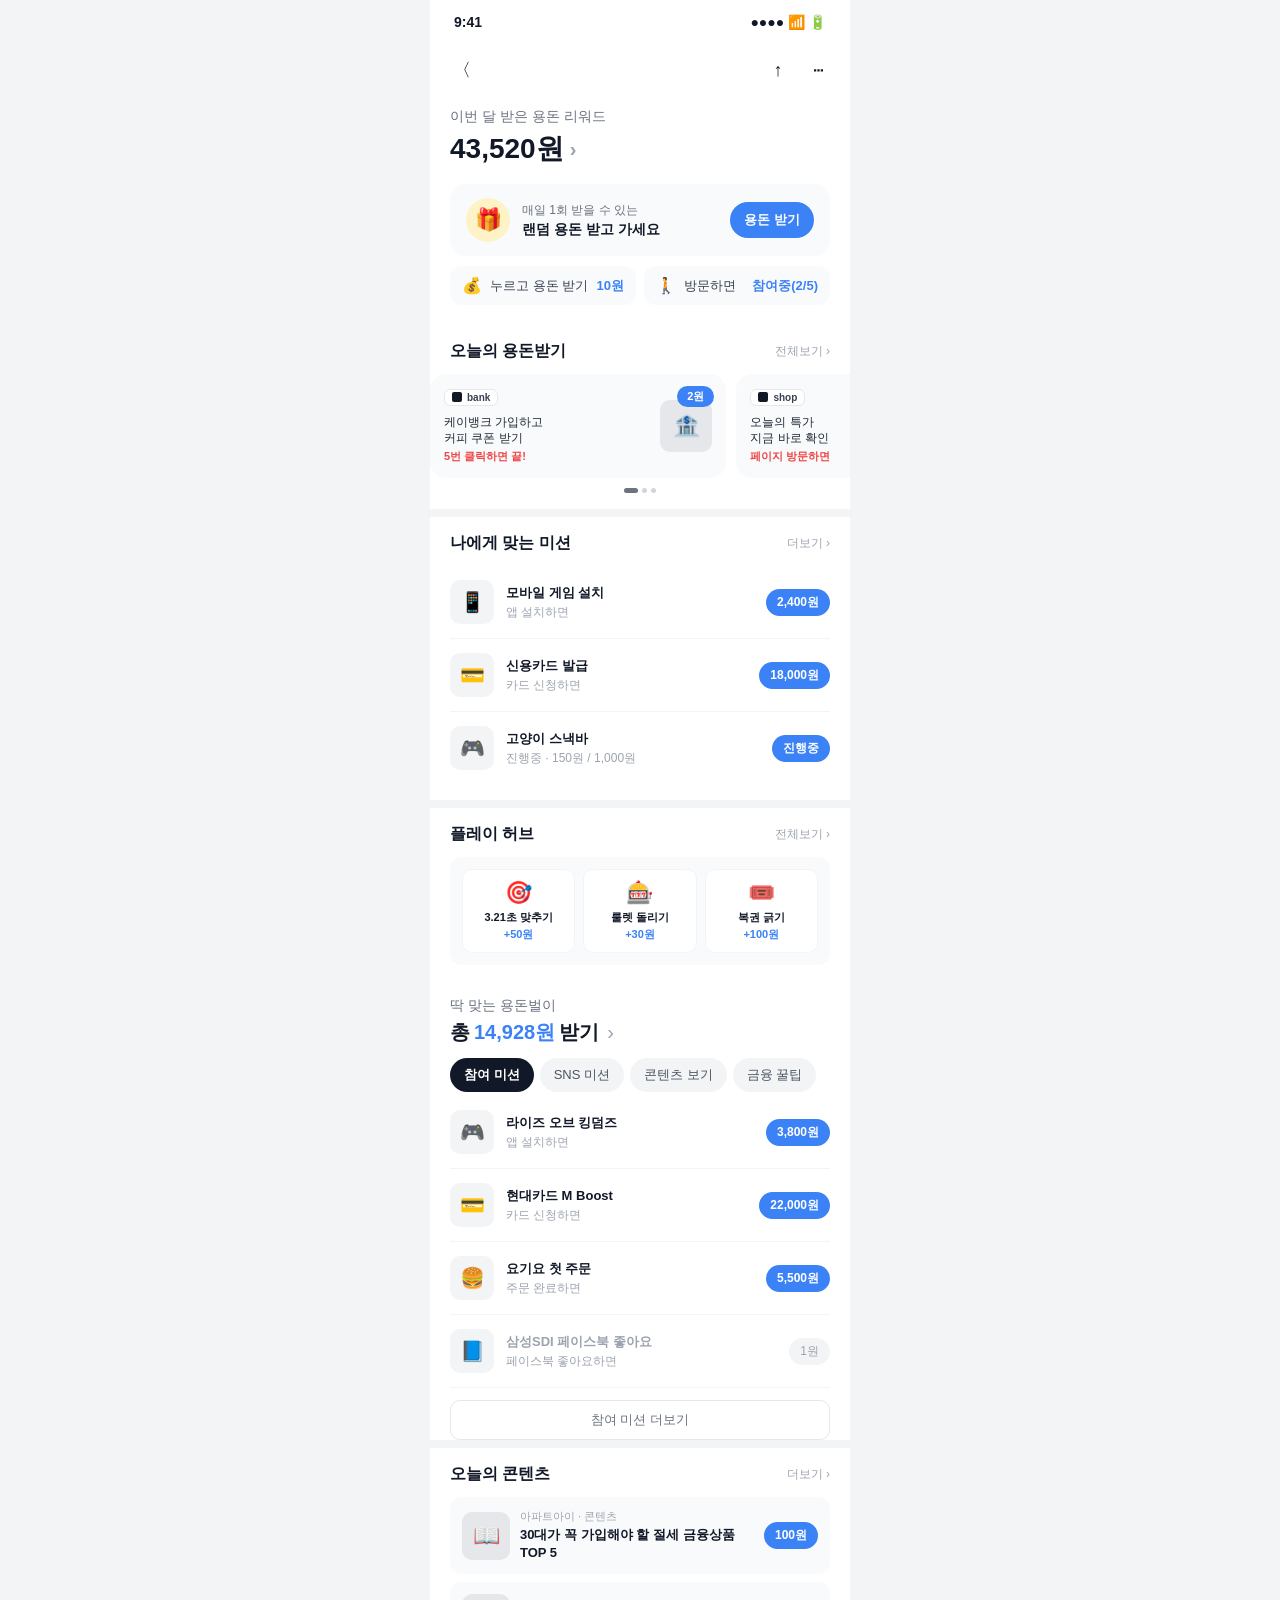
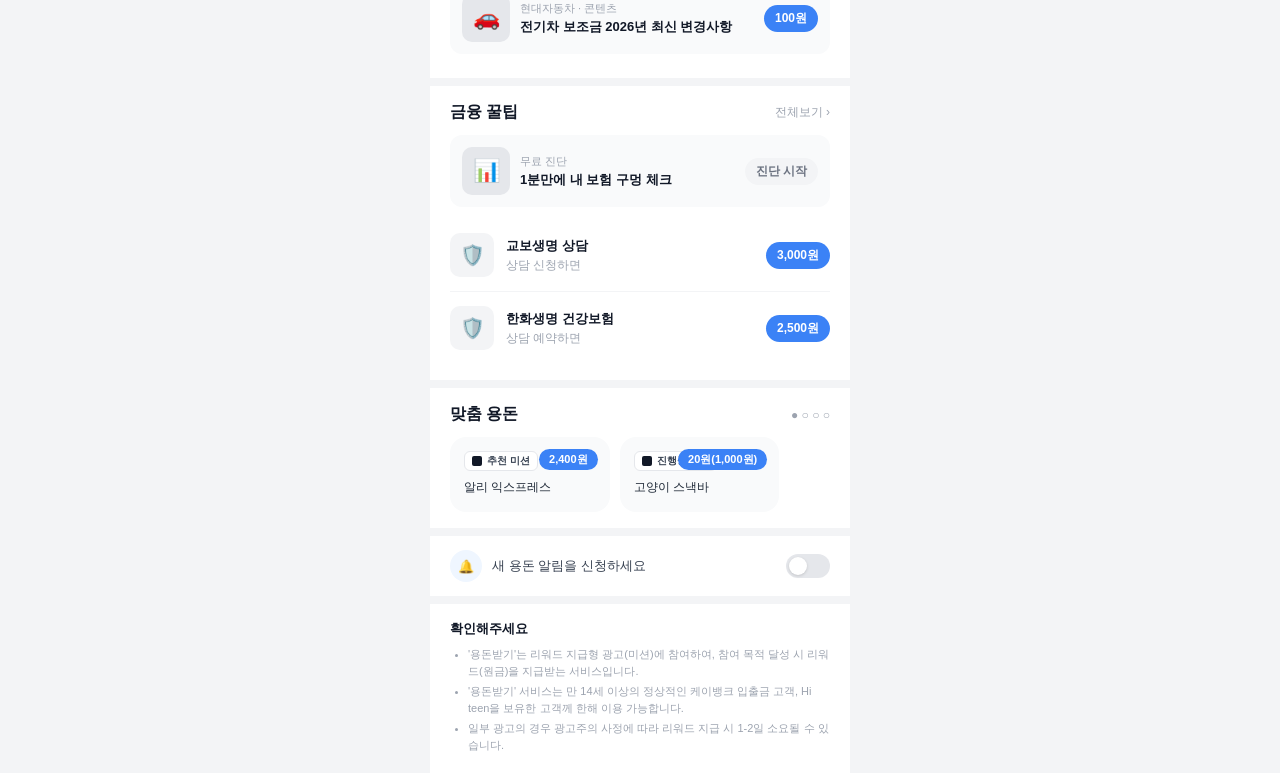
==== commit 2b6691fe: "refactor: 기존 UI 시스템에 맞춰 톤 정돈 (그라데이션·장식 태그 제거)" ====
--- a/index.html
+++ b/index.html
@@ -11,7 +11,7 @@
 
   <div class="phone-status">
     <div class="left">9:41</div>
-    <div class="right">●●●● <span style="margin:0 4px;">📶</span> 🔋</div>
+    <div class="right">●●●● 📶 🔋</div>
   </div>
 
   <header class="page-head">
@@ -32,28 +32,25 @@
       <div class="left">
         <div class="emoji">🎁</div>
         <div class="txt">
-          <div class="t1">방금 +10원 적립 완료</div>
-          <div class="t2">이어서 <em style="color:#DC2626;font-style:normal">미션 5개로 +380원 더</em></div>
-        </div>
-      </div>
-      <button class="pill-btn">이어받기 ›</button>
+          <div class="t1">매일 1회 받을 수 있는</div>
+          <div class="t2">랜덤 용돈 받고 가세요</div>
+        </div>
+      </div>
+      <button class="pill-btn">용돈 받기</button>
     </div>
     <div class="mini-row">
-      <div class="mini-chip"><span class="chip-emoji">💰</span>매일 누르기 <span class="chip-val">오늘 완료</span></div>
-      <div class="mini-chip"><span class="chip-emoji">🚶</span>방문 미션 <span class="chip-val">2/5</span></div>
+      <div class="mini-chip"><span class="chip-emoji">💰</span>누르고 용돈 받기 <span class="chip-val">10원</span></div>
+      <div class="mini-chip"><span class="chip-emoji">🚶</span>방문하면 <span class="chip-val">참여중(2/5)</span></div>
     </div>
   </section>
 
   <section class="section">
     <div class="section-header">
-      <div>
-        <div class="section-title">오늘의 용돈받기</div>
-        <div class="section-sub">참여하면 다음 광고로 자동 이동</div>
-      </div>
+      <div class="section-title">오늘의 용돈받기</div>
       <div class="section-link">전체보기 ›</div>
     </div>
     <div class="carousel">
-      <div class="item variant-1">
+      <div class="item">
         <div class="left">
           <div class="brand"><span class="logo"></span>bank</div>
           <div class="txt-main">케이뱅크 가입하고<br/>커피 쿠폰 받기</div>
@@ -62,16 +59,16 @@
         <div class="illust">🏦</div>
         <div class="price">2원</div>
       </div>
-      <div class="item variant-2">
-        <div class="left">
-          <div class="brand"><span class="logo"></span>shopping</div>
+      <div class="item">
+        <div class="left">
+          <div class="brand"><span class="logo"></span>shop</div>
           <div class="txt-main">오늘의 특가<br/>지금 바로 확인</div>
           <div class="txt-sub">페이지 방문하면</div>
         </div>
         <div class="illust">🛍️</div>
         <div class="price">3원</div>
       </div>
-      <div class="item variant-3">
+      <div class="item">
         <div class="left">
           <div class="brand"><span class="logo"></span>travel</div>
           <div class="txt-main">해외여행 최저가<br/>여행 플래너 확인</div>
@@ -84,57 +81,45 @@
     <div class="carousel-dots"><span class="on"></span><span></span><span></span></div>
   </section>
 
-  <section class="section" style="border-top:8px solid #F3F4F6;">
-    <div class="section-header">
-      <div>
-        <div class="section-title">🎯 나에게 딱 맞는 미션 <span class="gain-badge">AI</span></div>
-        <div class="section-sub">내 관심사 기반 추천</div>
-      </div>
+  <section class="section divider">
+    <div class="section-header">
+      <div class="section-title">나에게 맞는 미션</div>
       <div class="section-link">더보기 ›</div>
     </div>
     <div class="mission-list" style="padding:0;">
-      <div class="mission variant-samsung">
+      <div class="mission">
         <div class="thumb">📱</div>
         <div class="body">
-          <div class="t1"><span class="tag hot">추천</span>모바일 게임 설치</div>
-          <div class="t2">앱 설치하면 · 30초 소요</div>
-        </div>
-        <div class="reward cta-action">2,400원</div>
-      </div>
-      <div class="mission variant-line">
+          <div class="t1">모바일 게임 설치</div>
+          <div class="t2">앱 설치하면</div>
+        </div>
+        <div class="reward">2,400원</div>
+      </div>
+      <div class="mission">
         <div class="thumb">💳</div>
         <div class="body">
-          <div class="t1"><span class="tag hot">인기</span>신용카드 발급</div>
-          <div class="t2">카드 신청하면 · 1분 소요</div>
-        </div>
-        <div class="reward cta-action">18,000원</div>
-      </div>
-      <div class="mission variant-kakao">
+          <div class="t1">신용카드 발급</div>
+          <div class="t2">카드 신청하면</div>
+        </div>
+        <div class="reward">18,000원</div>
+      </div>
+      <div class="mission">
         <div class="thumb">🎮</div>
         <div class="body">
-          <div class="t1">멀티미션 · 매일 +50원</div>
-          <div class="t2">6일 남음 · 현재 150원 / 총 1,000원</div>
+          <div class="t1">고양이 스낵바</div>
+          <div class="t2">진행중 · 150원 / 1,000원</div>
         </div>
         <div class="reward">진행중</div>
       </div>
     </div>
   </section>
 
-  <section class="playhub">
-    <div class="section-header" style="margin-bottom:12px;">
-      <div>
-        <div class="section-title">🎲 플레이 허브</div>
-        <div class="section-sub">게임 완료 후 추가 미션 1개</div>
-      </div>
+  <section class="section divider">
+    <div class="section-header">
+      <div class="section-title">플레이 허브</div>
       <div class="section-link">전체보기 ›</div>
     </div>
     <div class="playhub-card">
-      <div class="lead">
-        <div>
-          <div class="t">게임하고 용돈 받기</div>
-          <div class="sub">오늘의 쿠폰 3개 남음</div>
-        </div>
-      </div>
       <div class="playhub-games">
         <div class="g">
           <div class="ico">🎯</div>
@@ -161,36 +146,36 @@
   </section>
 
   <div class="tabs">
-    <button class="tab active">🔥 HOT 미션</button>
+    <button class="tab active">참여 미션</button>
     <button class="tab">SNS 미션</button>
-    <button class="tab">콘텐츠</button>
+    <button class="tab">콘텐츠 보기</button>
     <button class="tab">금융 꿀팁</button>
   </div>
 
   <div class="mission-list">
-    <div class="mission variant-samsung">
+    <div class="mission">
       <div class="thumb">🎮</div>
       <div class="body">
-        <div class="t1"><span class="tag hot">NEW</span>라이즈 오브 킹덤즈</div>
-        <div class="t2">앱 설치하면 · 30초 소요</div>
-      </div>
-      <div class="reward cta-action">3,800원</div>
-    </div>
-    <div class="mission variant-kakao">
+        <div class="t1">라이즈 오브 킹덤즈</div>
+        <div class="t2">앱 설치하면</div>
+      </div>
+      <div class="reward">3,800원</div>
+    </div>
+    <div class="mission">
       <div class="thumb">💳</div>
       <div class="body">
         <div class="t1">현대카드 M Boost</div>
         <div class="t2">카드 신청하면</div>
       </div>
-      <div class="reward cta-action">22,000원</div>
-    </div>
-    <div class="mission variant-line">
+      <div class="reward">22,000원</div>
+    </div>
+    <div class="mission">
       <div class="thumb">🍔</div>
       <div class="body">
         <div class="t1">요기요 첫 주문</div>
-        <div class="t2">주문 완료하면 · 쿠폰 포함</div>
-      </div>
-      <div class="reward cta-action">5,500원</div>
+        <div class="t2">주문 완료하면</div>
+      </div>
+      <div class="reward">5,500원</div>
     </div>
     <div class="mission soon">
       <div class="thumb">📘</div>
@@ -200,92 +185,84 @@
       </div>
       <div class="reward">1원</div>
     </div>
+    <button class="more-btn">참여 미션 더보기</button>
   </div>
-  <button class="more-btn">HOT 미션 더보기 (23개)</button>
-
-  <section class="section" style="border-top:8px solid #F3F4F6;">
-    <div class="section-header">
-      <div>
-        <div class="section-title">오늘의 콘텐츠</div>
-        <div class="section-sub">읽고 용돈 + 맞춤 추천</div>
-      </div>
+
+  <section class="section divider">
+    <div class="section-header">
+      <div class="section-title">오늘의 콘텐츠</div>
       <div class="section-link">더보기 ›</div>
     </div>
-    <div class="content-rail" style="padding:0;">
-      <div class="content-card">
-        <div class="illust">📖</div>
-        <div class="body">
-          <div class="t1">아파트아이 · 콘텐츠</div>
-          <div class="t2">30대가 꼭 가입해야 할<br/>절세 금융상품 TOP 5</div>
-          <div class="t3">읽고 100원 + 관련 상품 추천 +최대 15,000원</div>
-        </div>
-      </div>
-      <div class="content-card" style="background:linear-gradient(135deg,#F0FDF4,#DCFCE7);">
-        <div class="illust" style="background:linear-gradient(135deg,#10B981,#059669);">🚗</div>
-        <div class="body">
-          <div class="t1">현대자동차 · 콘텐츠</div>
-          <div class="t2">전기차 보조금 2026년<br/>최신 변경사항</div>
-          <div class="t3">읽고 100원 + 시승 예약 +5,000원</div>
-        </div>
-      </div>
-    </div>
-  </section>
-
-  <section class="section" style="border-top:8px solid #F3F4F6;">
-    <div class="section-header">
-      <div>
-        <div class="section-title">💼 금융 꿀팁</div>
-        <div class="section-sub">내게 필요한 상담만</div>
-      </div>
+    <div class="content-card">
+      <div class="illust">📖</div>
+      <div class="body">
+        <div class="t1">아파트아이 · 콘텐츠</div>
+        <div class="t2">30대가 꼭 가입해야 할 절세 금융상품 TOP 5</div>
+      </div>
+      <div class="reward-pill">100원</div>
+    </div>
+    <div class="content-card">
+      <div class="illust">🚗</div>
+      <div class="body">
+        <div class="t1">현대자동차 · 콘텐츠</div>
+        <div class="t2">전기차 보조금 2026년 최신 변경사항</div>
+      </div>
+      <div class="reward-pill">100원</div>
+    </div>
+  </section>
+
+  <section class="section divider">
+    <div class="section-header">
+      <div class="section-title">금융 꿀팁</div>
       <div class="section-link">전체보기 ›</div>
     </div>
-    <div class="content-card" style="margin-bottom:12px;background:linear-gradient(135deg,#FEF3C7,#FDE68A);">
-      <div class="illust" style="background:linear-gradient(135deg,#F59E0B,#D97706);">💰</div>
-      <div class="body">
-        <div class="t1">📊 내 보험 진단</div>
-        <div class="t2">1분만에 내 보험 구멍 체크<br/>평균 월 3.2만원 절약</div>
-        <div class="t3">진단 무료 · 가입 의무 없음</div>
-      </div>
+    <div class="content-card" style="margin-bottom:12px;">
+      <div class="illust">📊</div>
+      <div class="body">
+        <div class="t1">무료 진단</div>
+        <div class="t2">1분만에 내 보험 구멍 체크</div>
+      </div>
+      <div class="reward-pill" style="background:#F3F4F6;color:#6B7280;">진단 시작</div>
     </div>
     <div class="mission-list" style="padding:0;">
-      <div class="mission variant-samsung">
+      <div class="mission">
         <div class="thumb">🛡️</div>
         <div class="body">
           <div class="t1">교보생명 상담</div>
           <div class="t2">상담 신청하면</div>
         </div>
-        <div class="reward cta-action">3,000원</div>
-      </div>
-      <div class="mission variant-samsung">
+        <div class="reward">3,000원</div>
+      </div>
+      <div class="mission">
         <div class="thumb">🛡️</div>
         <div class="body">
           <div class="t1">한화생명 건강보험</div>
           <div class="t2">상담 예약하면</div>
         </div>
-        <div class="reward cta-action">2,500원</div>
-      </div>
-    </div>
-  </section>
-
-  <section class="section" style="border-top:8px solid #F3F4F6;">
+        <div class="reward">2,500원</div>
+      </div>
+    </div>
+  </section>
+
+  <section class="section divider">
     <div class="section-header">
       <div class="section-title">맞춤 용돈</div>
       <div class="section-link">● ○ ○ ○</div>
     </div>
     <div class="carousel">
-      <div class="item variant-3" style="flex:0 0 42%;">
+      <div class="item" style="flex:0 0 42%;">
         <div class="left">
           <div class="brand"><span class="logo"></span>추천 미션</div>
           <div class="txt-main">알리 익스프레스</div>
         </div>
-        <div class="price" style="background:#16A34A;">2,400원</div>
-      </div>
-      <div class="item variant-2" style="flex:0 0 42%;">
+        <div class="price">2,400원</div>
+      </div>
+      <div class="item" style="flex:0 0 42%;">
         <div class="left">
           <div class="brand"><span class="logo"></span>진행중 멀티</div>
           <div class="txt-main">고양이 스낵바</div>
         </div>
-        <div class="price" style="background:#EA580C;">20원(1,000원)</div>
+        <div class="price">20원(1,000원)</div>
       </div>
     </div>
   </section>
--- a/style.css
+++ b/style.css
@@ -4,30 +4,11 @@
 body {
   font-family: -apple-system, BlinkMacSystemFont, "Pretendard", "Apple SD Gothic Neo", "Noto Sans KR", sans-serif;
   color: #111827;
-  background: #E5E7EB;
+  background: #F3F4F6;
   min-height: 100vh;
   -webkit-font-smoothing: antialiased;
 }
 
-/* ===== Device Frame (Desktop viewing) ===== */
-.device-wrap {
-  max-width: 1280px;
-  margin: 0 auto;
-  padding: 24px 16px 80px;
-}
-.device-wrap-single {
-  max-width: 420px;
-  margin: 0 auto;
-  padding: 0;
-}
-.phone {
-  width: 390px;
-  background: #FFFFFF;
-  border-radius: 32px;
-  overflow: hidden;
-  box-shadow: 0 20px 60px rgba(0,0,0,0.15);
-  position: relative;
-}
 .phone-fullscreen {
   width: 100%;
   max-width: 420px;
@@ -37,7 +18,6 @@
 }
 @media (max-width: 420px) {
   body { background: #FFFFFF; }
-  .phone-fullscreen { box-shadow: none; }
 }
 
 .phone-status {
@@ -50,90 +30,60 @@
   font-size: 14px;
   background: #FFFFFF;
 }
-.phone-status .right svg { margin-left: 4px; }
-
-/* ===== Compare Layout ===== */
-.compare {
-  display: grid;
-  grid-template-columns: 1fr 1fr;
-  gap: 40px;
-  align-items: start;
-}
-@media (max-width: 900px) {
-  .compare { grid-template-columns: 1fr; }
-}
-.compare .col { display: flex; flex-direction: column; align-items: center; gap: 16px; }
-.compare .label {
-  display: inline-flex;
-  align-items: center;
-  gap: 8px;
-  padding: 8px 16px;
-  border-radius: 999px;
-  font-size: 13px;
-  font-weight: 700;
-}
-.label-asis { background: #E5E7EB; color: #4B5563; }
-.label-tobe { background: #2563EB; color: #FFFFFF; }
-
-/* ===== Header bar ===== */
+
 .page-head {
   height: 52px;
   display: flex;
   align-items: center;
   justify-content: space-between;
   padding: 0 12px;
-  border-bottom: 1px solid #F3F4F6;
-  background: #FFFFFF;
-  position: sticky;
-  top: 0;
-  z-index: 10;
+  background: #FFFFFF;
 }
 .page-head .icon-btn {
   width: 40px; height: 40px;
   display: inline-flex; align-items: center; justify-content: center;
   border: 0; background: transparent; color: #111827;
   cursor: pointer;
+  font-size: 18px;
 }
 .page-head .icons { display: flex; }
 
 /* ===== Monthly summary ===== */
 .monthly {
-  padding: 16px 20px 8px;
-  background: #FFFFFF;
-}
-.monthly .title { font-size: 15px; color: #4B5563; margin-bottom: 6px; }
+  padding: 12px 20px 16px;
+  background: #FFFFFF;
+}
+.monthly .title { font-size: 14px; color: #6B7280; margin-bottom: 4px; }
 .monthly .amount {
-  font-size: 32px; font-weight: 800; color: #111827;
-  display: flex; align-items: center; gap: 6px;
-}
-.monthly .amount .chev { color: #9CA3AF; font-size: 24px; margin-left: 4px; }
-
-/* ===== Hero card (daily + visit) ===== */
+  font-size: 28px; font-weight: 800; color: #111827;
+  display: flex; align-items: center; gap: 4px;
+}
+.monthly .amount .chev { color: #9CA3AF; font-size: 20px; margin-left: 2px; }
+
+/* ===== Hero (daily button) ===== */
 .hero {
-  padding: 16px 20px 24px;
+  padding: 0 20px 20px;
   background: #FFFFFF;
 }
 .hero-card {
-  border: 1px solid #F3F4F6;
+  background: #F9FAFB;
   border-radius: 16px;
   padding: 14px 16px;
   display: flex;
   align-items: center;
   justify-content: space-between;
-  background: #FFFFFF;
-  box-shadow: 0 2px 6px rgba(0,0,0,0.04);
 }
 .hero-card .left { display: flex; align-items: center; gap: 12px; }
 .hero-card .emoji {
   width: 44px; height: 44px; border-radius: 999px;
-  background: linear-gradient(135deg, #FDE68A, #F59E0B);
+  background: #FEF3C7;
   display: inline-flex; align-items: center; justify-content: center; font-size: 22px;
 }
 .hero-card .txt .t1 { font-size: 12px; color: #6B7280; margin-bottom: 2px; }
 .hero-card .txt .t2 { font-size: 14px; font-weight: 700; color: #111827; }
 .pill-btn {
-  background: #2563EB; color: #FFFFFF;
-  border: 0; padding: 10px 16px;
+  background: #3B82F6; color: #FFFFFF;
+  border: 0; padding: 9px 14px;
   border-radius: 999px;
   font-size: 13px; font-weight: 700;
   cursor: pointer;
@@ -146,59 +96,60 @@
   background: #F9FAFB; border-radius: 12px;
   padding: 10px 12px;
   display: flex; align-items: center; gap: 8px;
-  font-size: 13px; color: #111827;
+  font-size: 13px; color: #374151;
 }
 .mini-chip .chip-emoji { font-size: 16px; }
-.mini-chip .chip-val { margin-left: auto; color: #2563EB; font-weight: 700; }
+.mini-chip .chip-val { margin-left: auto; color: #3B82F6; font-weight: 700; font-size: 13px; }
 
 /* ===== Section ===== */
-.section { padding: 20px; background: #FFFFFF; }
-.section + .section { border-top: 1px solid #F3F4F6; }
+.section { padding: 16px 20px; background: #FFFFFF; }
+.section.divider { border-top: 8px solid #F3F4F6; }
 .section-header {
   display: flex; align-items: center; justify-content: space-between;
   margin-bottom: 12px;
 }
-.section-title { font-size: 17px; font-weight: 800; color: #111827; }
-.section-sub { font-size: 12px; color: #6B7280; margin-top: 2px; }
-.section-link { font-size: 13px; color: #6B7280; display: inline-flex; align-items: center; gap: 2px; }
-
-/* ===== Today card (single ad banner) ===== */
+.section-title { font-size: 16px; font-weight: 800; color: #111827; }
+.section-sub { font-size: 12px; color: #9CA3AF; margin-top: 2px; }
+.section-link { font-size: 12px; color: #9CA3AF; }
+
+/* ===== Today card (single) — for AS-IS only if needed ===== */
 .today-card {
+  background: #F9FAFB;
   border-radius: 16px;
-  padding: 16px;
+  padding: 14px 16px;
   display: flex; align-items: center; justify-content: space-between;
-  background: linear-gradient(135deg, #EFF6FF, #DBEAFE);
   position: relative;
 }
-.today-card .left {  max-width: 65%; }
+.today-card .left { max-width: 65%; }
 .today-card .brand {
   display: inline-flex; align-items: center; gap: 6px;
-  background: #FFFFFF; padding: 4px 8px; border-radius: 6px;
-  font-size: 11px; font-weight: 700; color: #374151;
-  margin-bottom: 10px;
+  background: #FFFFFF; padding: 3px 8px; border-radius: 6px;
+  font-size: 11px; font-weight: 600; color: #374151;
+  margin-bottom: 8px;
+  border: 1px solid #E5E7EB;
 }
 .today-card .brand .logo {
-  width: 14px; height: 14px; background: #111827; border-radius: 3px;
-}
-.today-card .txt-main { font-size: 14px; color: #1F2937; line-height: 1.4; margin-bottom: 4px; }
-.today-card .txt-sub { font-size: 13px; font-weight: 800; color: #DC2626; }
+  width: 12px; height: 12px; background: #111827; border-radius: 3px;
+}
+.today-card .txt-main { font-size: 13px; color: #1F2937; line-height: 1.4; margin-bottom: 4px; }
+.today-card .txt-sub { font-size: 12px; font-weight: 700; color: #EF4444; }
 .today-card .price-tag {
   position: absolute; right: 16px; top: 16px;
-  background: #2563EB; color: #FFFFFF; padding: 4px 10px; border-radius: 999px;
+  background: #3B82F6; color: #FFFFFF; padding: 4px 10px; border-radius: 999px;
   font-size: 12px; font-weight: 700;
 }
 .today-card .illust {
-  width: 72px; height: 72px; border-radius: 10px;
-  background: linear-gradient(135deg, #60A5FA, #2563EB);
-  display: inline-flex; align-items: center; justify-content: center; font-size: 28px;
-}
-
-/* ===== Today carousel (TO-BE) ===== */
+  width: 64px; height: 64px; border-radius: 10px;
+  background: #E5E7EB;
+  display: inline-flex; align-items: center; justify-content: center; font-size: 26px;
+}
+
+/* ===== Carousel (today section) ===== */
 .carousel {
   display: flex;
   gap: 10px;
   overflow-x: auto;
-  padding: 2px 0 4px;
+  padding: 0;
   scroll-snap-type: x mandatory;
   -webkit-overflow-scrolling: touch;
   margin: 0 -20px;
@@ -209,34 +160,33 @@
 .carousel .item {
   scroll-snap-align: start;
   flex: 0 0 78%;
+  background: #F9FAFB;
   border-radius: 16px;
   padding: 14px;
   position: relative;
   display: flex; align-items: center; justify-content: space-between;
   gap: 10px;
 }
-.carousel .item.variant-1 { background: linear-gradient(135deg, #EFF6FF, #DBEAFE); }
-.carousel .item.variant-2 { background: linear-gradient(135deg, #FEF3C7, #FDE68A); }
-.carousel .item.variant-3 { background: linear-gradient(135deg, #ECFCCB, #BBF7D0); }
 .carousel .item .price {
   position: absolute; right: 12px; top: 12px;
-  background: #2563EB; color: #FFFFFF; padding: 4px 10px; border-radius: 999px;
+  background: #3B82F6; color: #FFFFFF; padding: 3px 10px; border-radius: 999px;
   font-size: 11px; font-weight: 700;
 }
 .carousel .item .brand {
-  display: inline-flex; align-items: center; gap: 6px;
-  background: rgba(255,255,255,0.9); padding: 3px 7px; border-radius: 6px;
-  font-size: 10px; font-weight: 700; color: #374151;
+  display: inline-flex; align-items: center; gap: 5px;
+  background: #FFFFFF; padding: 2px 7px; border-radius: 6px;
+  font-size: 10px; font-weight: 600; color: #374151;
   margin-bottom: 8px;
+  border: 1px solid #E5E7EB;
 }
 .carousel .item .brand .logo { width: 10px; height: 10px; background: #111827; border-radius: 2px; }
 .carousel .item .left { flex: 1; min-width: 0; }
 .carousel .item .txt-main { font-size: 12px; color: #1F2937; line-height: 1.4; margin-bottom: 2px; }
-.carousel .item .txt-sub { font-size: 11px; font-weight: 700; color: #DC2626; }
+.carousel .item .txt-sub { font-size: 11px; font-weight: 700; color: #EF4444; }
 .carousel .item .illust {
-  flex: 0 0 56px; width: 56px; height: 56px; border-radius: 10px;
-  display: inline-flex; align-items: center; justify-content: center; font-size: 24px;
-  background: rgba(255,255,255,0.8);
+  flex: 0 0 52px; width: 52px; height: 52px; border-radius: 10px;
+  display: inline-flex; align-items: center; justify-content: center; font-size: 22px;
+  background: #E5E7EB;
 }
 .carousel-dots {
   display: flex; justify-content: center; gap: 4px; margin-top: 10px;
@@ -244,42 +194,35 @@
 .carousel-dots span {
   width: 5px; height: 5px; border-radius: 999px; background: #D1D5DB;
 }
-.carousel-dots span.on { background: #2563EB; width: 16px; }
-
-/* Impression gain badge */
-.gain-badge {
-  display: inline-flex; align-items: center; gap: 4px;
-  background: #FEF3C7; color: #92400E;
-  padding: 3px 8px; border-radius: 6px;
-  font-size: 11px; font-weight: 700;
-}
+.carousel-dots span.on { background: #6B7280; width: 14px; }
 
 /* ===== Highlight total ===== */
 .highlight-total {
   padding: 16px 20px 12px;
   background: #FFFFFF;
 }
-.highlight-total .h1 { font-size: 15px; color: #4B5563; margin-bottom: 4px; }
+.highlight-total .h1 { font-size: 14px; color: #6B7280; margin-bottom: 4px; }
 .highlight-total .h2 {
-  font-size: 22px; font-weight: 800; color: #111827;
+  font-size: 20px; font-weight: 800; color: #111827;
   display: flex; align-items: center; gap: 4px;
 }
-.highlight-total .h2 em { color: #2563EB; font-style: normal; }
-.highlight-total .h2 .chev { margin-left: 4px; color: #9CA3AF; }
+.highlight-total .h2 em { color: #3B82F6; font-style: normal; }
+.highlight-total .h2 .chev { margin-left: 4px; color: #9CA3AF; font-weight: 400; }
 
 /* ===== Tabs ===== */
 .tabs {
-  display: flex; gap: 6px; padding: 0 20px; margin-bottom: 12px;
+  display: flex; gap: 6px; padding: 0 20px; margin-bottom: 4px;
   overflow-x: auto;
 }
 .tabs::-webkit-scrollbar { display: none; }
 .tab {
-  padding: 8px 12px; font-size: 13px; border-radius: 999px;
+  padding: 8px 14px; font-size: 13px; border-radius: 999px;
   background: #F3F4F6; color: #4B5563; border: 0; white-space: nowrap; cursor: pointer;
+  font-weight: 500;
 }
 .tab.active { background: #111827; color: #FFFFFF; font-weight: 700; }
 
-/* ===== List items ===== */
+/* ===== Mission list ===== */
 .mission-list { padding: 0 20px; }
 .mission {
   display: flex; align-items: center; gap: 12px;
@@ -288,101 +231,87 @@
 }
 .mission:last-child { border-bottom: 0; }
 .mission .thumb {
-  width: 48px; height: 48px; border-radius: 12px;
-  background: #F3F4F6; flex: 0 0 48px;
+  width: 44px; height: 44px; border-radius: 10px;
+  background: #F3F4F6; flex: 0 0 44px;
   display: inline-flex; align-items: center; justify-content: center;
-  font-size: 22px;
-}
-.mission.variant-samsung .thumb { background: #DBEAFE; }
-.mission.variant-kakao .thumb { background: #FEF3C7; }
-.mission.variant-line .thumb { background: #DCFCE7; }
-.mission.variant-insta .thumb { background: #FCE7F3; }
+  font-size: 20px;
+}
 .mission .body { flex: 1; min-width: 0; }
 .mission .t1 { font-size: 13px; color: #111827; font-weight: 600; margin-bottom: 2px; white-space: nowrap; overflow: hidden; text-overflow: ellipsis; }
-.mission .t2 { font-size: 12px; color: #6B7280; }
+.mission .t2 { font-size: 12px; color: #9CA3AF; }
 .mission .reward {
-  background: #2563EB; color: #FFFFFF;
-  padding: 6px 12px; border-radius: 999px;
+  background: #3B82F6; color: #FFFFFF;
+  padding: 5px 11px; border-radius: 999px;
   font-size: 12px; font-weight: 700;
   flex: 0 0 auto;
 }
 .mission.soon .reward { background: #F3F4F6; color: #9CA3AF; font-weight: 500; }
 .mission.soon .body .t1 { color: #9CA3AF; }
-.mission .reward.cta-action { background: #DC2626; }
-.mission .tag {
-  display: inline-block;
-  font-size: 10px; color: #2563EB; background: #DBEAFE;
-  padding: 2px 6px; border-radius: 4px; margin-right: 4px; font-weight: 600;
-}
-.mission .tag.hot { color: #DC2626; background: #FEE2E2; }
 
 .more-btn {
-  margin: 12px 20px 0; padding: 10px 0;
-  border: 1px solid #E5E7EB; border-radius: 12px;
-  background: #FFFFFF; color: #4B5563; font-size: 13px;
-  width: calc(100% - 40px); display: block;
+  margin: 12px 0 0; padding: 10px 0;
+  border: 1px solid #E5E7EB; border-radius: 10px;
+  background: #FFFFFF; color: #6B7280; font-size: 13px;
+  width: 100%; display: block;
   cursor: pointer;
 }
 
-/* ===== Playhub / Game section (TO-BE) ===== */
-.playhub {
-  padding: 16px 20px;
-  background: #FFFFFF;
-}
+/* ===== Playhub section (simple) ===== */
 .playhub-card {
-  border-radius: 16px; padding: 16px;
-  background: linear-gradient(135deg, #FDF2F8, #FCE7F3);
-  position: relative;
-  overflow: hidden;
-}
-.playhub-card .lead { display: flex; align-items: center; justify-content: space-between; margin-bottom: 12px; }
-.playhub-card .lead .t { font-size: 14px; font-weight: 800; color: #831843; }
-.playhub-card .lead .sub { font-size: 11px; color: #9D174D; margin-top: 2px; }
+  background: #F9FAFB;
+  border-radius: 12px;
+  padding: 12px;
+}
 .playhub-games {
   display: grid; grid-template-columns: repeat(3, 1fr); gap: 8px;
 }
 .playhub-games .g {
-  background: rgba(255,255,255,0.9);
-  border-radius: 10px; padding: 10px; text-align: center; font-size: 11px;
+  background: #FFFFFF;
+  border-radius: 10px; padding: 10px; text-align: center;
+  border: 1px solid #F3F4F6;
 }
 .playhub-games .g .ico { font-size: 22px; }
-.playhub-games .g .n { font-weight: 700; margin-top: 4px; color: #111827; }
-.playhub-games .g .r { font-size: 10px; color: #DC2626; font-weight: 700; }
-
-/* ===== Content + CPA rail (TO-BE) ===== */
-.content-rail {
-  padding: 16px 20px;
-  background: #FFFFFF;
-}
+.playhub-games .g .n { font-weight: 600; margin-top: 4px; color: #111827; font-size: 11px; }
+.playhub-games .g .r { font-size: 11px; color: #3B82F6; font-weight: 700; margin-top: 2px; }
+
+/* ===== Recommended mission list (TO-BE #3) ===== */
+/* same as .mission-list — no special styling needed */
+
+/* ===== Content card (simple) ===== */
 .content-card {
-  border-radius: 16px;
-  background: linear-gradient(135deg, #F0F9FF, #E0F2FE);
-  padding: 14px;
-  margin-bottom: 10px;
+  background: #F9FAFB;
+  border-radius: 12px;
+  padding: 12px;
+  margin-bottom: 8px;
   display: flex; gap: 10px; align-items: center;
 }
 .content-card .illust {
-  width: 60px; height: 60px; border-radius: 10px;
-  background: linear-gradient(135deg, #38BDF8, #0EA5E9);
-  display: inline-flex; align-items: center; justify-content: center; font-size: 26px;
-  flex: 0 0 60px;
+  width: 48px; height: 48px; border-radius: 10px;
+  background: #E5E7EB;
+  display: inline-flex; align-items: center; justify-content: center; font-size: 22px;
+  flex: 0 0 48px;
 }
 .content-card .body { flex: 1; min-width: 0; }
-.content-card .t1 { font-size: 11px; color: #0369A1; font-weight: 700; margin-bottom: 2px; }
-.content-card .t2 { font-size: 13px; color: #0C4A6E; font-weight: 700; line-height: 1.4; }
-.content-card .t3 { font-size: 11px; color: #0284C7; margin-top: 4px; }
+.content-card .t1 { font-size: 11px; color: #9CA3AF; margin-bottom: 2px; }
+.content-card .t2 { font-size: 13px; color: #111827; font-weight: 600; line-height: 1.4; }
+.content-card .reward-pill {
+  background: #3B82F6; color: #FFFFFF;
+  padding: 5px 11px; border-radius: 999px;
+  font-size: 12px; font-weight: 700;
+  flex: 0 0 auto;
+}
 
 /* ===== Alert toggle ===== */
 .alert-row {
-  padding: 16px 20px;
+  padding: 14px 20px;
   background: #FFFFFF;
   display: flex; align-items: center; justify-content: space-between;
-  border-top: 1px solid #F3F4F6;
-}
-.alert-row .left { display: flex; align-items: center; gap: 10px; font-size: 13px; color: #4B5563; }
+  border-top: 8px solid #F3F4F6;
+}
+.alert-row .left { display: flex; align-items: center; gap: 10px; font-size: 13px; color: #374151; }
 .alert-row .bell {
   width: 32px; height: 32px; border-radius: 999px;
-  background: #DBEAFE; display: inline-flex; align-items: center; justify-content: center;
+  background: #EFF6FF; display: inline-flex; align-items: center; justify-content: center;
 }
 .toggle {
   width: 44px; height: 24px; background: #E5E7EB; border-radius: 999px;
@@ -393,8 +322,6 @@
   background: #FFFFFF; position: absolute; top: 3px; left: 3px;
   transition: all 0.2s; box-shadow: 0 1px 3px rgba(0,0,0,0.15);
 }
-.toggle.on { background: #2563EB; }
-.toggle.on::after { left: 23px; }
 
 /* ===== Terms ===== */
 .terms {
@@ -404,132 +331,4 @@
 }
 .terms h4 { font-size: 13px; font-weight: 700; margin-bottom: 8px; color: #111827; }
 .terms ul { padding-left: 18px; }
-.terms li { font-size: 11px; line-height: 1.5; color: #6B7280; margin-bottom: 4px; }
-
-/* ===== Callout (TO-BE) ===== */
-.callout {
-  margin: 16px 20px 0;
-  background: #EFF6FF;
-  border: 1px solid #BFDBFE;
-  border-radius: 12px;
-  padding: 12px;
-  display: flex; gap: 10px; align-items: flex-start;
-}
-.callout .ic { font-size: 18px; }
-.callout .tx { font-size: 12px; color: #1E3A8A; line-height: 1.5; }
-.callout .tx b { color: #1E3A8A; }
-
-/* ===== Overlay popup (TO-BE daily button continuation) ===== */
-.overlay-example {
-  position: absolute;
-  bottom: 80px; left: 20px; right: 20px;
-  background: #FFFFFF;
-  border-radius: 20px;
-  padding: 16px;
-  box-shadow: 0 10px 30px rgba(0,0,0,0.18);
-  border: 2px solid #2563EB;
-  z-index: 5;
-}
-.overlay-example .t1 { font-size: 12px; color: #2563EB; font-weight: 700; margin-bottom: 6px; }
-.overlay-example .t2 { font-size: 15px; font-weight: 800; color: #111827; margin-bottom: 4px; }
-.overlay-example .t3 { font-size: 12px; color: #6B7280; margin-bottom: 10px; }
-.overlay-example .cta {
-  width: 100%; padding: 12px; border-radius: 12px;
-  background: #2563EB; color: #FFFFFF; font-weight: 700;
-  border: 0; font-size: 13px; cursor: pointer;
-}
-
-/* ===== Index page ===== */
-.idx-hero {
-  max-width: 960px; margin: 0 auto 32px;
-  background: #FFFFFF;
-  border-radius: 24px;
-  padding: 40px 32px;
-  box-shadow: 0 2px 12px rgba(0,0,0,0.06);
-}
-.idx-hero h1 { font-size: 28px; font-weight: 800; color: #111827; margin-bottom: 8px; }
-.idx-hero .sub { font-size: 15px; color: #6B7280; line-height: 1.6; margin-bottom: 20px; }
-.idx-hero .meta { font-size: 13px; color: #9CA3AF; }
-.idx-hero .meta span { margin-right: 16px; }
-
-.idx-nav {
-  max-width: 960px; margin: 0 auto 40px;
-  display: grid; grid-template-columns: 1fr 1fr; gap: 16px;
-}
-.idx-nav a {
-  background: #FFFFFF; border-radius: 16px; padding: 20px;
-  text-decoration: none; color: #111827;
-  display: flex; align-items: center; gap: 14px;
-  box-shadow: 0 2px 12px rgba(0,0,0,0.04);
-  transition: transform 0.15s;
-}
-.idx-nav a:hover { transform: translateY(-2px); }
-.idx-nav .ic {
-  width: 48px; height: 48px; border-radius: 12px;
-  background: #F3F4F6; display: inline-flex; align-items: center; justify-content: center;
-  font-size: 24px;
-}
-.idx-nav a.tobe .ic { background: #DBEAFE; }
-.idx-nav .t { font-weight: 700; font-size: 15px; }
-.idx-nav .s { font-size: 12px; color: #6B7280; margin-top: 2px; }
-
-.idx-findings {
-  max-width: 960px; margin: 0 auto 40px;
-  background: #FFFFFF;
-  border-radius: 24px;
-  padding: 32px;
-  box-shadow: 0 2px 12px rgba(0,0,0,0.06);
-}
-.idx-findings h2 { font-size: 20px; font-weight: 800; margin-bottom: 6px; color: #111827; }
-.idx-findings .caption { font-size: 13px; color: #6B7280; margin-bottom: 20px; }
-.idx-findings .stat-grid {
-  display: grid; grid-template-columns: repeat(4, 1fr); gap: 12px; margin-bottom: 24px;
-}
-@media (max-width: 720px) {
-  .idx-findings .stat-grid { grid-template-columns: repeat(2, 1fr); }
-}
-.idx-findings .stat {
-  background: #F9FAFB; border-radius: 12px; padding: 14px;
-}
-.idx-findings .stat .label { font-size: 11px; color: #6B7280; margin-bottom: 4px; }
-.idx-findings .stat .val { font-size: 20px; font-weight: 800; color: #111827; }
-.idx-findings .stat .delta { font-size: 11px; color: #16A34A; margin-top: 2px; font-weight: 700; }
-.idx-findings .stat .delta.bad { color: #DC2626; }
-
-.idx-findings .prob {
-  border-left: 4px solid #DC2626; background: #FEF2F2;
-  padding: 12px 14px; border-radius: 6px; margin-bottom: 10px;
-}
-.idx-findings .prob h4 { font-size: 13px; font-weight: 800; color: #991B1B; margin-bottom: 4px; }
-.idx-findings .prob p { font-size: 12px; color: #7F1D1D; line-height: 1.5; }
-
-.idx-changes {
-  max-width: 960px; margin: 0 auto 40px;
-  background: #FFFFFF; border-radius: 24px; padding: 32px;
-  box-shadow: 0 2px 12px rgba(0,0,0,0.06);
-}
-.idx-changes h2 { font-size: 20px; font-weight: 800; margin-bottom: 20px; }
-.change-item {
-  display: grid; grid-template-columns: 40px 1fr 140px; gap: 16px;
-  padding: 16px 0; border-bottom: 1px solid #F3F4F6;
-  align-items: start;
-}
-.change-item:last-child { border-bottom: 0; }
-.change-item .n {
-  width: 32px; height: 32px; border-radius: 999px;
-  background: #2563EB; color: #FFFFFF;
-  display: inline-flex; align-items: center; justify-content: center;
-  font-weight: 800; font-size: 13px;
-}
-.change-item .info h4 { font-size: 14px; font-weight: 800; margin-bottom: 4px; }
-.change-item .info p { font-size: 12px; color: #4B5563; line-height: 1.5; }
-.change-item .impact {
-  font-size: 11px; background: #ECFDF5; color: #047857; padding: 8px 10px;
-  border-radius: 8px; line-height: 1.4; font-weight: 600;
-}
-
-.idx-foot {
-  max-width: 960px; margin: 0 auto; text-align: center;
-  font-size: 12px; color: #9CA3AF;
-}
-.idx-foot a { color: #6B7280; text-decoration: none; margin: 0 8px; }
+.terms li { font-size: 11px; line-height: 1.5; color: #9CA3AF; margin-bottom: 4px; }
